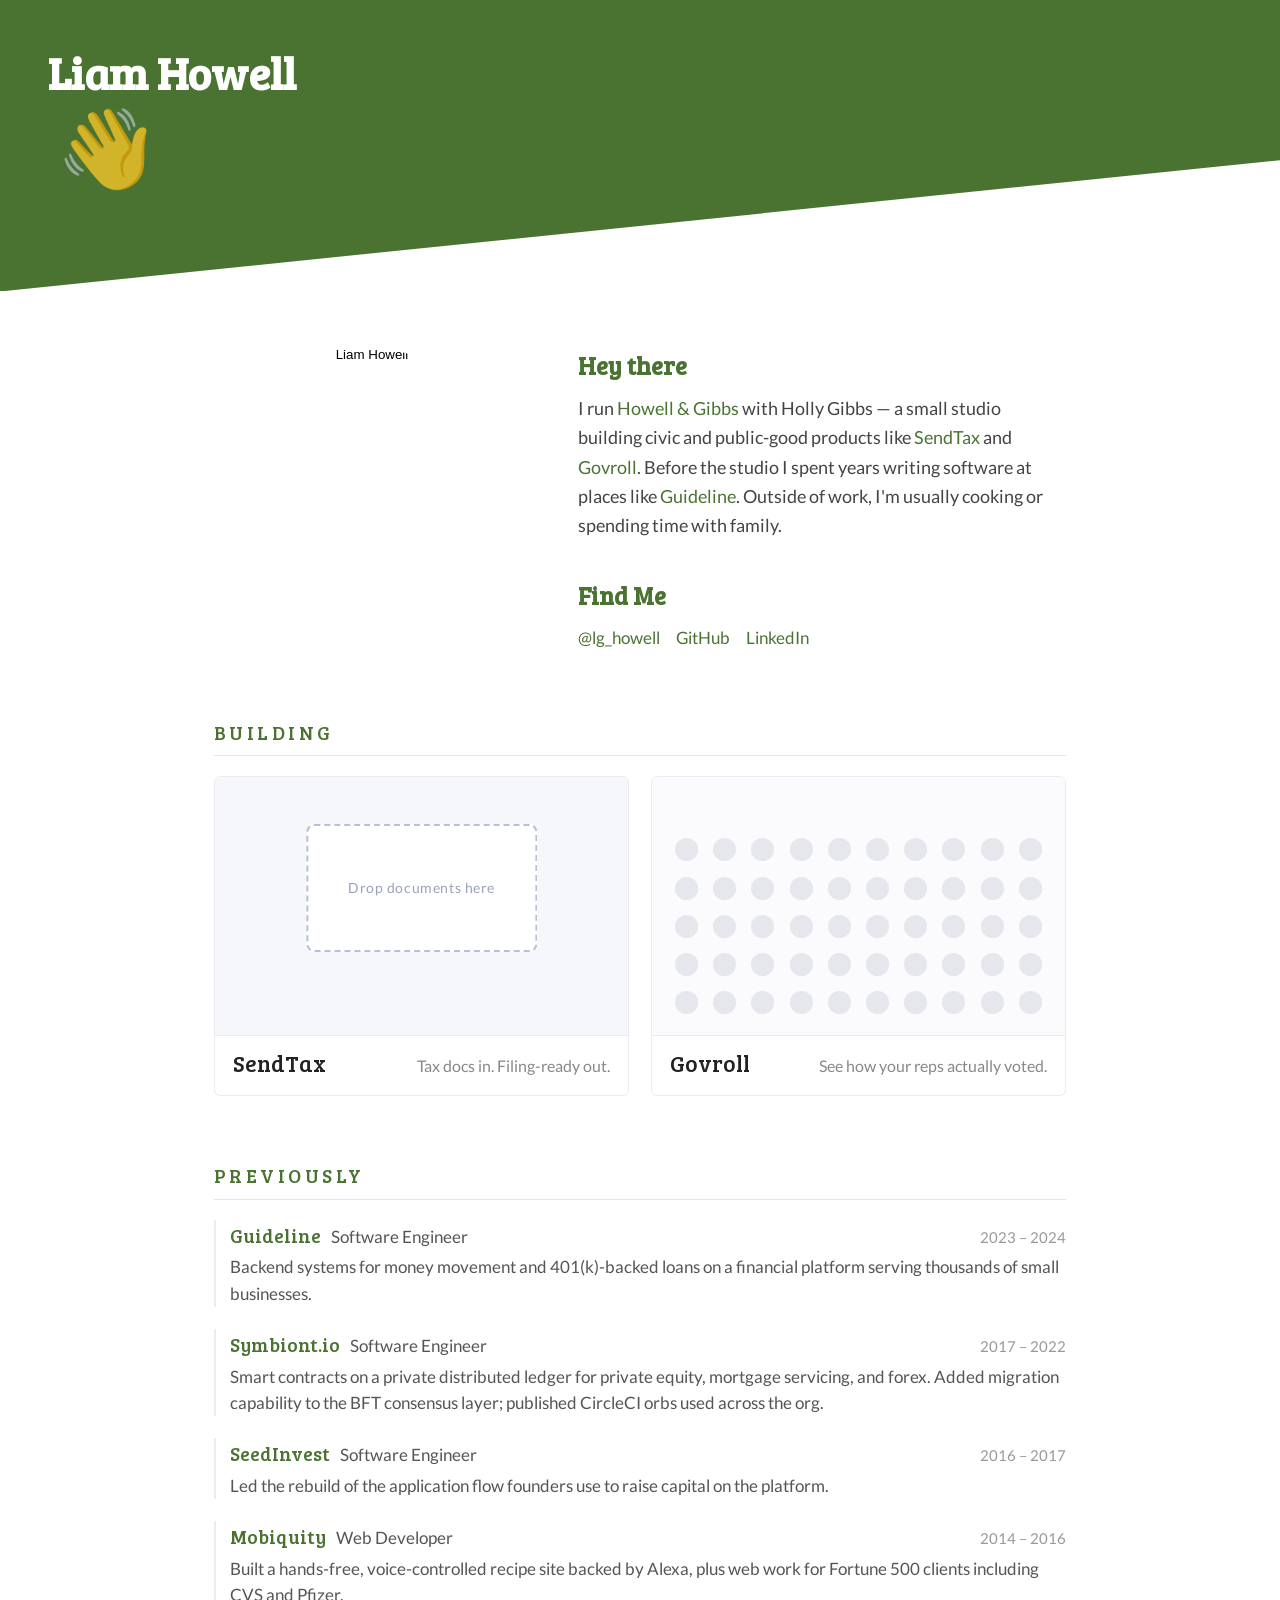
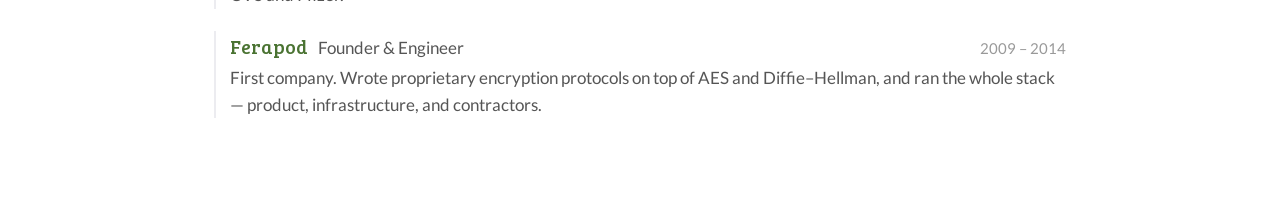
==== index.html @ e41b21cf "Deploy: capone: the scene responders' cars are bodies of their own; a man never becomes his motorcar" ====
<!doctype html>
<html lang="en">
    <head>
        <title>Liam Howell | Howell &amp; Gibbs</title>
        <meta charset="utf-8">
        <meta http-equiv="X-UA-Compatible" content="IE=edge">
        <meta name="viewport" content="width=device-width, initial-scale=1.0">
        <meta name="description" content="Software engineer and co-founder of Howell &amp; Gibbs, a studio building civic and public-good products.">
        <meta name="author" content="Liam Howell">

        <link rel="apple-touch-icon" sizes="57x57" href="images/apple-touch-icon-57x57.png">
        <link rel="apple-touch-icon" sizes="60x60" href="images/apple-touch-icon-60x60.png">
        <link rel="apple-touch-icon" sizes="72x72" href="images/apple-touch-icon-72x72.png">
        <link rel="apple-touch-icon" sizes="76x76" href="images/apple-touch-icon-76x76.png">
        <link rel="apple-touch-icon" sizes="114x114" href="images/apple-touch-icon-114x114.png">
        <link rel="apple-touch-icon" sizes="120x120" href="images/apple-touch-icon-120x120.png">
        <link rel="apple-touch-icon" sizes="144x144" href="images/apple-touch-icon-144x144.png">
        <link rel="apple-touch-icon" sizes="152x152" href="images/apple-touch-icon-152x152.png">
        <link rel="apple-touch-icon" sizes="180x180" href="images/apple-touch-icon-180x180.png">
        <link rel="icon" type="image/png" href="images/favicon-16x16.png" sizes="16x16">
        <link rel="icon" type="image/png" href="images/favicon-32x32.png" sizes="32x32">
        <link rel="icon" type="image/png" href="images/favicon-96x96.png" sizes="96x96">
        <link rel="icon" type="image/png" href="images/favicon-160x160.png" sizes="160x160">
        <link rel="icon" type="image/png" href="images/favicon-192x192.png" sizes="192x192">

        <link href="css/fonts.css?v=1bbb594" rel="stylesheet" type="text/css">
        <link href="css/main.css?v=1bbb594" rel="stylesheet" type="text/css">
    </head>
    <body>
<!--
 Hey friend! Enjoy picking apart the source: https://github.com/liamitus/liamhowell.com
-->
        <!-- Everything the visitor sees first lives on this "sheet". High-five
             the wave and a corner peels back; click it and the whole sheet
             peels away to reveal the arcade behind it. -->
        <div class="page-sheet" id="page-sheet">
        <header id="header-accent" class="header-accent noselect clickable">
            <div class="header-inner">
                <h1 class="name">Liam Howell</h1>
                <button type="button" class="title wave" id="wave-emoji" aria-label="High-five me">
                    <span class="wave-glyph-wrap" aria-hidden="true"><span class="wave-glyph">👋</span></span>
                </button>
            </div>
        </header>

        <main class="content">
            <div class="intro">
                <div class="photo">
                    <button type="button" class="photo-trigger" id="photo-trigger" aria-label="View larger photo of Liam">
                        <img src="images/liam.jpg" alt="Liam Howell" width="300">
                    </button>
                </div>

                <div class="bio">
                    <section class="about">
                        <h2>Hey there</h2>
                        <p>
                            I run <a href="https://howellandgibbs.com">Howell &amp; Gibbs</a>
                            with Holly Gibbs &mdash; a small studio building civic and
                            public-good products like <a href="https://send.tax">SendTax</a>
                            and <a href="https://govroll.com">Govroll</a>. Before the
                            studio I spent years writing software at places like
                            <a href="https://guideline.com">Guideline</a>.
                            Outside of work, I'm usually cooking or spending time with family.
                        </p>
                    </section>

                    <section class="links">
                        <h2>Find Me</h2>
                        <ul>
                            <li><a href="https://x.com/lg_howell">@lg_howell</a></li>
                            <li><a href="https://github.com/liamitus">GitHub</a></li>
                            <li><a href="https://www.linkedin.com/in/liamhowell/">LinkedIn</a></li>
                        </ul>
                    </section>
                </div>
            </div>

            <section class="projects">
                <h2 class="section-heading">Building</h2>
                <div class="project-grid">
                    <a class="project-card project-card--anim" href="https://send.tax" aria-label="SendTax — tax document intake (opens in new tab)" target="_blank" rel="noopener">
                        <div class="project-stage" id="sendtax-stage" aria-hidden="true">
                            <div class="st-dropzone" data-st="dropzone">
                                <div class="st-dz-label">Drop documents here</div>
                            </div>
                            <div class="st-doc" data-st="doc">
                                <div class="st-doc-stripe"></div>
                                <div class="st-doc-stripe"></div>
                                <div class="st-doc-stripe"></div>
                                <div class="st-scan" data-st="scan"></div>
                            </div>
                            <div class="st-badge" data-st="badge">
                                <span class="st-badge-dot"></span>W-2 detected
                            </div>
                            <ul class="st-checklist" data-st="checklist">
                                <li data-st-item><span class="st-check"></span><span class="st-label">W-2</span></li>
                                <li data-st-item><span class="st-check"></span><span class="st-label">1099-INT</span></li>
                                <li data-st-item><span class="st-check"></span><span class="st-label">1095-A</span></li>
                            </ul>
                        </div>
                        <div class="project-foot">
                            <span class="project-name">SendTax</span>
                            <span class="project-tag">Tax docs in. Filing-ready out.</span>
                        </div>
                    </a>

                    <a class="project-card project-card--anim" href="https://govroll.com" aria-label="Govroll — civic transparency for legislation (opens in new tab)" target="_blank" rel="noopener">
                        <div class="project-stage" id="govroll-stage" aria-hidden="true">
                            <div class="gr-bill" data-gr="bill">
                                <span class="gr-bill-id" data-gr="bill-id">H.R. 4242</span>
                                <span class="gr-bill-title" data-gr="bill-title">Clean Energy Innovation Act</span>
                            </div>
                            <div class="gr-grid" data-gr="grid"></div>
                            <div class="gr-tally">
                                <span class="gr-yea"><span class="gr-dot gr-dot--yea"></span>Yea <b data-gr="yea">0</b></span>
                                <span class="gr-nay"><span class="gr-dot gr-dot--nay"></span>Nay <b data-gr="nay">0</b></span>
                            </div>
                            <div class="gr-result" data-gr="result"></div>
                        </div>
                        <div class="project-foot">
                            <span class="project-name">Govroll</span>
                            <span class="project-tag">See how your reps actually voted.</span>
                        </div>
                    </a>
                </div>
            </section>

            <section class="prior-work">
                <h2 class="section-heading">Previously</h2>
                <ul class="prior-list">
                    <li class="prior-item">
                        <div class="prior-line">
                            <span class="prior-company">Guideline</span>
                            <span class="prior-role">Software Engineer</span>
                            <span class="prior-years">2023 &ndash; 2024</span>
                        </div>
                        <p class="prior-blurb">
                            Backend systems for money movement and 401(k)-backed loans on a
                            financial platform serving thousands of small businesses.
                        </p>
                    </li>
                    <li class="prior-item">
                        <div class="prior-line">
                            <span class="prior-company">Symbiont.io</span>
                            <span class="prior-role">Software Engineer</span>
                            <span class="prior-years">2017 &ndash; 2022</span>
                        </div>
                        <p class="prior-blurb">
                            Smart contracts on a private distributed ledger for private equity,
                            mortgage servicing, and forex. Added migration capability to the BFT
                            consensus layer; published CircleCI orbs used across the org.
                        </p>
                    </li>
                    <li class="prior-item">
                        <div class="prior-line">
                            <span class="prior-company">SeedInvest</span>
                            <span class="prior-role">Software Engineer</span>
                            <span class="prior-years">2016 &ndash; 2017</span>
                        </div>
                        <p class="prior-blurb">
                            Led the rebuild of the application flow founders use to raise capital
                            on the platform.
                        </p>
                    </li>
                    <li class="prior-item">
                        <div class="prior-line">
                            <span class="prior-company">Mobiquity</span>
                            <span class="prior-role">Web Developer</span>
                            <span class="prior-years">2014 &ndash; 2016</span>
                        </div>
                        <p class="prior-blurb">
                            Built a hands-free, voice-controlled recipe site backed by Alexa, plus
                            web work for Fortune 500 clients including CVS and Pfizer.
                        </p>
                    </li>
                    <li class="prior-item">
                        <div class="prior-line">
                            <span class="prior-company">Ferapod</span>
                            <span class="prior-role">Founder &amp; Engineer</span>
                            <span class="prior-years">2009 &ndash; 2014</span>
                        </div>
                        <p class="prior-blurb">
                            First company. Wrote proprietary encryption protocols on top of AES
                            and Diffie&ndash;Hellman, and ran the whole stack &mdash; product,
                            infrastructure, and contractors.
                        </p>
                    </li>
                </ul>
            </section>
        </main>
        </div><!-- /.page-sheet -->

        <!-- The hidden arcade, sitting "behind" the page sheet. Kept inert
             until the sheet peels away so it isn't focusable or announced. -->
        <section class="games-room" id="games-room" aria-label="Hidden arcade" aria-hidden="true" inert>
            <div class="room-inner">
                <button type="button" class="room-back" id="room-back">
                    <span aria-hidden="true">&larr;</span> Back to the page
                </button>
                <header class="room-head">
                    <span class="room-kicker">You found the back room</span>
                    <h2 class="room-title">Arcade</h2>
                    <p class="room-sub">Little games I build to mess around. More to come.</p>
                </header>
                <!-- Newest first. "Make your own game!" is a call to action, not a game,
                     so it stays pinned at the end of the grid. -->
                <div class="room-grid">
                    <a class="game-card" href="/games/capone/">
                        <div class="game-thumb game-thumb--capone" aria-hidden="true">
                            <span class="game-thumb-glyph">🎩</span>
                        </div>
                        <span class="game-badge">⌨ Desktop only</span>
                        <div class="game-meta">
                            <span class="game-name">Capone</span>
                            <span class="game-tag">Take Chicago one block at a time.</span>
                        </div>
                    </a>
                    <a class="game-card" href="https://doyouevenknowme.com" target="_blank" rel="noopener">
                        <div class="game-thumb game-thumb--dyekm" aria-hidden="true">
                            <span class="game-thumb-glyph">💞</span>
                        </div>
                        <div class="game-meta">
                            <span class="game-name">Do You Even Know Me</span>
                            <span class="game-tag">A daily 2-minute question for couples. Find out how well you really read each other.</span>
                        </div>
                    </a>
                    <a class="game-card" href="/games/managing-up/">
                        <div class="game-thumb game-thumb--managing" aria-hidden="true">
                            <span class="game-thumb-glyph">📈</span>
                        </div>
                        <div class="game-meta">
                            <span class="game-name">Managing Up</span>
                            <span class="game-tag">Climb the org chart one bad decision at a time.</span>
                        </div>
                    </a>
                    <a class="game-card" href="/games/mostly/">
                        <div class="game-thumb game-thumb--mostly" aria-hidden="true">
                            <span class="game-thumb-glyph">📊</span>
                        </div>
                        <div class="game-meta">
                            <span class="game-name">Mostly</span>
                            <span class="game-tag">Guess what everyone else said.</span>
                        </div>
                    </a>
                    <a class="game-card" href="/frostline/">
                        <div class="game-thumb game-thumb--frostline" aria-hidden="true">
                            <span class="game-thumb-glyph">❄</span>
                        </div>
                        <span class="game-badge">⌨ Desktop only</span>
                        <div class="game-meta">
                            <span class="game-name">Frostline</span>
                            <span class="game-tag">Build the warm line. Survive the storm.</span>
                        </div>
                    </a>
                    <a class="game-card" href="/games/make-your-own/">
                        <div class="game-thumb game-thumb--make" aria-hidden="true">
                            <span class="game-thumb-glyph">🛠️</span>
                        </div>
                        <div class="game-meta">
                            <span class="game-name">Make your own game!</span>
                            <span class="game-tag">Steal my engine. Describe a game to an AI. Ship it this weekend.</span>
                        </div>
                    </a>
                </div>
            </div>
        </section>

        <!-- The peeled-back corner. Hidden until the first high-five. -->
        <button type="button" class="page-peel" id="page-peel" aria-label="Peek behind the page — open the hidden arcade" hidden>
            <span class="peel-reveal" aria-hidden="true"></span>
            <span class="peel-flap" aria-hidden="true"></span>
            <span class="peel-hint" aria-hidden="true">peek&nbsp;&rarr;</span>
        </button>

        <div class="photo-modal" id="photo-modal" hidden role="dialog" aria-modal="true" aria-label="Photo of Liam">
            <button type="button" class="photo-modal-close" id="photo-modal-close" aria-label="Close">&times;</button>
            <img src="images/liam.jpg" alt="Liam Howell" class="photo-modal-img">
        </div>

        <script src="js/main.js?v=1bbb594"></script>
        <script src="js/sendtax-demo.js?v=1bbb594"></script>
        <script src="js/govroll-demo.js?v=1bbb594"></script>
        <script src="js/peel-curl.js?v=1bbb594"></script>
        <script src="js/arcade.js?v=1bbb594"></script>
    </body>
</html>
---- css/fonts.css ----
/* latin-ext */
@font-face {
  font-family: 'Bree Serif';
  font-style: normal;
  font-weight: 400;
  src: local('Bree Serif'), local('BreeSerif-Regular'), url(../fonts/latin_ext_bree_serif.woff2) format('woff2');
  unicode-range: U+0100-024F, U+1E00-1EFF, U+20A0-20AB, U+20AD-20CF, U+2C60-2C7F, U+A720-A7FF;
}
/* latin */
@font-face {
  font-family: 'Bree Serif';
  font-style: normal;
  font-weight: 400;
  src: local('Bree Serif'), local('BreeSerif-Regular'), url(../fonts/latin_bree_serif.woff2) format('woff2');
  unicode-range: U+0000-00FF, U+0131, U+0152-0153, U+02C6, U+02DA, U+02DC, U+2000-206F, U+2074, U+20AC, U+2212, U+2215, U+E0FF, U+EFFD, U+F000;
}
/* latin-ext */
@font-face {
  font-family: 'Lato';
  font-style: normal;
  font-weight: 400;
  src: local('Lato Regular'), local('Lato-Regular'), url(../fonts/latin_ext_lato.woff2) format('woff2');
  unicode-range: U+0100-024F, U+1E00-1EFF, U+20A0-20AB, U+20AD-20CF, U+2C60-2C7F, U+A720-A7FF;
}
/* latin */
@font-face {
  font-family: 'Lato';
  font-style: normal;
  font-weight: 400;
  src: local('Lato Regular'), local('Lato-Regular'), url(../fonts/latin_lato.woff2) format('woff2');
  unicode-range: U+0000-00FF, U+0131, U+0152-0153, U+02C6, U+02DA, U+02DC, U+2000-206F, U+2074, U+20AC, U+2212, U+2215, U+E0FF, U+EFFD, U+F000;
}
---- css/main.css ----
/* ========================================
   liamhowell.com
   ======================================== */

:root {
    --navy: #17334a;
    --terracotta: #9c5038;
    --forest: #4a7332;
    --slate: #3e5f82;
    --gray: #575766;
    --teal: #2b6585;
    --plum: #7a4b6a;
    --olive: #6b5d2e;
    --accent: var(--navy);
}

/* Reset */
*, *::before, *::after {
    margin: 0;
    padding: 0;
    box-sizing: border-box;
}

html, body {
    width: 100%;
    min-height: 100%;
    font-family: 'Lato', sans-serif;
    color: #333;
}

a {
    color: var(--accent);
    text-decoration: none;
    border-bottom: 1px solid transparent;
    transition: color 0.5s ease, border-color 0.5s ease;
}
a:hover {
    border-bottom-color: var(--accent);
}

.noselect {
    -webkit-user-select: none;
    user-select: none;
}

.clickable {
    cursor: pointer;
}

/* ========================================
   Header accent band
   ======================================== */
.header-accent {
    position: relative;
    background: var(--accent);
    color: white;
    padding: 40px 35px 80px;
    clip-path: polygon(0 0, 100% 0, 100% 65%, 0 100%);
    transition: background 0.5s ease;
}

.header-inner {
    font-family: 'Bree Serif', serif;
}

.header-accent .name {
    font-size: 2.2em;
    line-height: 1.1;
}

.header-accent .title {
    font-size: 1.2em;
    font-weight: normal;
    opacity: 0.75;
    margin-top: 4px;
}

.header-accent .wave {
    position: relative;
    display: inline-block;
    margin-top: 10px;
    padding: 4px 10px;
    background: transparent;
    border: 0;
    cursor: grab;
    color: inherit;
    font: inherit;
    line-height: 1;
    -webkit-tap-highlight-color: transparent;
}

.header-accent .wave:focus-visible {
    outline: 2px solid rgba(255, 255, 255, 0.6);
    outline-offset: 2px;
    border-radius: 6px;
}

/* Two nested spans so the wave (outer) and the high-five (inner) live on
   different elements. Their transforms compose multiplicatively via the
   DOM tree, so when the high-five starts and ends at the identity
   transform, the visible rotation at those moments is exactly whatever
   the wave is doing — no snap at either boundary. Both need identical
   box geometry so transform-origin: 50% 90% lands on the same physical
   pixel. */
.wave-glyph-wrap {
    display: inline-block;
    line-height: 1;
    transform-origin: 50% 90%;
    animation: wave-hand 20s ease-in-out 0.6s infinite;
    will-change: transform;
}

.wave-glyph {
    display: inline-block;
    font-size: 2.8em;
    line-height: 1;
    transform-origin: 50% 90%;
    font-family: 'Apple Color Emoji', 'Segoe UI Emoji', 'Noto Color Emoji', sans-serif;
    will-change: transform;
}

/* The wave gesture is compressed into the first ~8% (~1.6s) so the motion
   stays crisp, then the hand rests for the remainder — one wave roughly
   every 20s instead of every 6s. */
@keyframes wave-hand {
    0%    { transform: rotate(0deg); }
    1.2%  { transform: rotate(-14deg); }
    2.7%  { transform: rotate(12deg); }
    3.9%  { transform: rotate(-10deg); }
    5.4%  { transform: rotate(10deg); }
    6.6%  { transform: rotate(-6deg); }
    8%    { transform: rotate(0deg); }
    100%  { transform: rotate(0deg); }
}

/* Ripple (drawn as a pseudo-element on the button) */
.wave::after {
    content: '';
    position: absolute;
    left: 50%;
    top: 50%;
    width: 20px;
    height: 20px;
    border-radius: 50%;
    border: 2px solid rgba(255, 255, 255, 0.85);
    transform: translate(-50%, -50%) scale(0.4);
    opacity: 0;
    pointer-events: none;
}

/* Sparks (small particles, built via multiple box-shadows on ::before) */
.wave::before {
    content: '';
    position: absolute;
    left: 50%;
    top: 50%;
    width: 4px;
    height: 4px;
    border-radius: 50%;
    background: #ffdd55;
    transform: translate(-50%, -50%);
    opacity: 0;
    pointer-events: none;
    box-shadow:
        0 -28px 0 0 #ffdd55,
         24px -14px 0 0 #ff9aa2,
         24px  14px 0 0 #c9ff46,
         0  28px 0 0 #fff1a8,
        -24px  14px 0 0 #ffffff,
        -24px -14px 0 0 #8ee3c8;
}

.wave.is-high-five .wave-glyph {
    animation: wave-high-five 0.55s cubic-bezier(0.34, 1.56, 0.64, 1);
}

.wave.is-high-five::after {
    animation: wave-ripple 0.55s ease-out;
}

.wave.is-high-five::before {
    animation: wave-spark 0.6s ease-out;
}

@keyframes wave-high-five {
    0%   { transform: rotate(0deg)    scale(1);    }
    18%  { transform: rotate(-22deg)  scale(1.08); }
    38%  { transform: rotate(16deg)   scale(1.4);  }
    60%  { transform: rotate(-4deg)   scale(0.95); }
    100% { transform: rotate(0deg)    scale(1);    }
}

@keyframes wave-ripple {
    0%   { transform: translate(-50%, -50%) scale(0.4); opacity: 0.9; border-width: 3px; }
    100% { transform: translate(-50%, -50%) scale(3.2); opacity: 0;   border-width: 1px; }
}

@keyframes wave-spark {
    0%   { opacity: 0;   transform: translate(-50%, -50%) scale(0.2); }
    25%  { opacity: 1; }
    100% { opacity: 0;   transform: translate(-50%, -50%) scale(1.6); }
}

@media (prefers-reduced-motion: reduce) {
    .wave-glyph-wrap,
    .wave-glyph { animation: none; }
    .wave.is-high-five .wave-glyph,
    .wave.is-high-five::after,
    .wave.is-high-five::before { animation: none; }
}

@media (prefers-reduced-motion: reduce) {
    .wave { animation: none; }
}

/* ========================================
   Main content
   ======================================== */
.content {
    position: relative;
    max-width: 900px;
    margin: 0 auto;
    padding: 40px 24px 80px;
    font-size: 1.15em;
    line-height: 1.6;
}

.intro {
    display: flex;
    flex-direction: column;
    align-items: center;
}

.photo {
    margin-bottom: 40px;
}

.photo-trigger {
    appearance: none;
    background: none;
    border: 0;
    padding: 0;
    margin: 0;
    cursor: zoom-in;
    border-radius: 50%;
    display: block;
    transition: transform 0.18s ease, box-shadow 0.18s ease;
}

.photo-trigger:hover,
.photo-trigger:focus-visible {
    transform: scale(1.02);
    box-shadow: 0 8px 28px rgba(23, 51, 74, 0.18);
    outline: none;
}

.photo img {
    display: block;
    width: 220px;
    height: auto;
    border-radius: 50%;
    object-fit: cover;
    aspect-ratio: 1;
}

.photo-modal {
    position: fixed;
    inset: 0;
    background: rgba(10, 14, 20, 0.88);
    display: flex;
    align-items: center;
    justify-content: center;
    z-index: 1000;
    padding: 24px;
    animation: photo-modal-in 0.18s ease-out;
}

.photo-modal[hidden] {
    display: none;
}

.photo-modal-img {
    max-width: min(92vw, 1200px);
    max-height: 92vh;
    height: auto;
    width: auto;
    border-radius: 4px;
    box-shadow: 0 20px 60px rgba(0, 0, 0, 0.5);
    cursor: zoom-out;
    animation: photo-modal-img-in 0.22s cubic-bezier(0.2, 0.8, 0.2, 1);
}

.photo-modal-close {
    position: absolute;
    top: 16px;
    right: 20px;
    appearance: none;
    background: rgba(255, 255, 255, 0.1);
    color: #fff;
    border: 0;
    width: 40px;
    height: 40px;
    border-radius: 50%;
    font-size: 28px;
    line-height: 1;
    cursor: pointer;
    transition: background 0.15s ease;
}

.photo-modal-close:hover,
.photo-modal-close:focus-visible {
    background: rgba(255, 255, 255, 0.22);
    outline: none;
}

@keyframes photo-modal-in {
    from { opacity: 0; }
    to   { opacity: 1; }
}

@keyframes photo-modal-img-in {
    from { opacity: 0; transform: scale(0.96); }
    to   { opacity: 1; transform: scale(1); }
}

@media (prefers-reduced-motion: reduce) {
    .photo-modal,
    .photo-modal-img,
    .photo-trigger {
        animation: none;
        transition: none;
    }
}

.bio {
    width: 100%;
    max-width: 540px;
}

.about {
    margin-bottom: 36px;
}

.about h2, .links h2 {
    font-family: 'Bree Serif', serif;
    font-size: 1.3em;
    margin-bottom: 8px;
    color: var(--accent);
    transition: color 0.5s ease;
}

.about p {
    color: #444;
}

.links ul {
    list-style: none;
    display: flex;
    flex-wrap: wrap;
    gap: 16px;
}

.links a {
    font-size: 0.95em;
}

/* ========================================
   Section heading (shared by Building / Previously)
   ======================================== */
.section-heading {
    font-family: 'Bree Serif', serif;
    font-size: 1.05em;
    font-weight: normal;
    text-transform: uppercase;
    letter-spacing: 0.18em;
    color: var(--accent);
    margin-bottom: 20px;
    padding-bottom: 8px;
    border-bottom: 1px solid #e6e6ea;
    transition: color 0.5s ease;
}

/* ========================================
   Building (project cards with animations)
   ======================================== */
.projects {
    margin-top: 64px;
}

.project-grid {
    display: grid;
    grid-template-columns: 1fr;
    gap: 22px;
}

.project-card {
    display: flex;
    flex-direction: column;
    background: #fff;
    border: 1px solid #ececf0;
    border-radius: 6px;
    overflow: hidden;
    text-decoration: none;
    color: inherit;
    transition: box-shadow 0.2s ease, transform 0.2s ease, border-color 0.2s ease;
}

.project-card:hover {
    box-shadow: 0 10px 30px rgba(20, 20, 30, 0.08);
    transform: translateY(-2px);
    border-color: #dadae3;
    border-bottom-color: var(--accent);
}

.project-card:hover .project-name {
    color: var(--accent);
}

.project-stage {
    position: relative;
    width: 100%;
    aspect-ratio: 16 / 10;
    background: #f6f7fa;
    overflow: hidden;
    border-bottom: 1px solid #ececf0;
}

/* When a card demo is paused (mouse-out), freeze any in-flight CSS keyframe
   animation in place so it resumes from the same frame. The JS pauses its own
   step clock; this covers the scan-sweep keyframe. */
.project-stage.is-demo-paused,
.project-stage.is-demo-paused * {
    animation-play-state: paused !important;
}

.project-foot {
    display: flex;
    align-items: baseline;
    justify-content: space-between;
    flex-wrap: wrap;
    gap: 6px 14px;
    padding: 14px 18px 16px;
}

.project-name {
    font-family: 'Bree Serif', serif;
    font-size: 1.25em;
    line-height: 1.1;
    color: #222;
    transition: color 0.2s ease;
}

.project-tag {
    font-size: 0.85em;
    color: #888;
}

/* ----- SendTax animation ----- */
#sendtax-stage {
    --st-blue: #4456ff;
    --st-pop: #c9ff46;
    --st-ink: #051047;
    --st-mist: #eef1fb;
}

.st-dropzone {
    position: absolute;
    left: 50%;
    top: 18%;
    transform: translateX(-50%);
    width: 56%;
    height: 50%;
    border: 2px dashed #b9bfd8;
    border-radius: 8px;
    background: #fff;
    display: flex;
    align-items: center;
    justify-content: center;
    overflow: hidden;
    transition: border-color 0.3s ease, background 0.3s ease;
}

.st-dz-label {
    font-size: 0.78em;
    color: #9aa1bc;
    letter-spacing: 0.04em;
    transition: opacity 0.3s ease;
}

#sendtax-stage.st-state-drop .st-dropzone,
#sendtax-stage.st-state-scan .st-dropzone,
#sendtax-stage.st-state-classified .st-dropzone {
    border-color: var(--st-blue);
    background: #f4f6ff;
}

#sendtax-stage.st-state-drop .st-dz-label,
#sendtax-stage.st-state-scan .st-dz-label,
#sendtax-stage.st-state-classified .st-dz-label {
    opacity: 0;
}

.st-doc {
    position: absolute;
    left: 50%;
    top: -32%;
    transform: translate(-50%, 0) rotate(-6deg);
    width: 28%;
    aspect-ratio: 3 / 4;
    background: #fff;
    border: 1px solid #d4d8ea;
    border-radius: 4px;
    box-shadow: 0 6px 18px rgba(20, 30, 70, 0.08);
    /* padding % resolves against the STAGE's width (the containing block),
       not the doc's own width, so these have to stay small — otherwise the
       sides eat nearly the whole doc and the stripes collapse to squares. */
    padding: 10% 3% 0;
    display: flex;
    flex-direction: column;
    gap: 5%;
    opacity: 0;
    transition: top 0.9s cubic-bezier(0.4, 0.05, 0.2, 1),
                transform 0.9s cubic-bezier(0.4, 0.05, 0.2, 1),
                opacity 0.5s ease;
}

.st-doc-stripe {
    height: 4%;
    background: #e3e7f3;
    border-radius: 2px;
}

.st-doc-stripe:nth-child(2) { width: 80%; }
.st-doc-stripe:nth-child(3) { width: 60%; }

#sendtax-stage.st-state-drop .st-doc,
#sendtax-stage.st-state-scan .st-doc,
#sendtax-stage.st-state-classified .st-doc {
    opacity: 1;
    top: 24%;
    transform: translate(-50%, 0) rotate(0deg);
}

#sendtax-stage.st-state-listing .st-doc,
#sendtax-stage.st-state-done .st-doc {
    opacity: 0;
    transform: translate(-50%, -10px) rotate(0deg);
    transition: opacity 0.3s ease, transform 0.3s ease;
}

#sendtax-stage.st-state-listing .st-dropzone,
#sendtax-stage.st-state-done .st-dropzone {
    opacity: 0;
    transition: opacity 0.3s ease;
}

.st-scan {
    position: absolute;
    left: 0;
    right: 0;
    top: 0;
    height: 3px;
    background: var(--st-pop);
    box-shadow: 0 0 12px var(--st-pop), 0 0 24px rgba(201, 255, 70, 0.4);
    opacity: 0;
}

#sendtax-stage.st-state-scan .st-scan {
    animation: st-scan-sweep 1.2s ease-in-out forwards;
}

@keyframes st-scan-sweep {
    0%   { top: 0;                   opacity: 0; }
    10%  {                            opacity: 1; }
    90%  {                            opacity: 1; }
    100% { top: calc(100% - 3px);    opacity: 0; }
}

.st-badge {
    position: absolute;
    left: 50%;
    top: 10%;
    transform: translateX(-50%) scale(0.6);
    background: var(--st-ink);
    color: #fff;
    font-size: 0.78em;
    font-weight: 600;
    padding: 5px 11px;
    border-radius: 999px;
    display: inline-flex;
    align-items: center;
    gap: 6px;
    opacity: 0;
    transition: transform 0.35s cubic-bezier(0.34, 1.56, 0.64, 1), opacity 0.25s ease;
}

.st-badge-dot {
    width: 6px;
    height: 6px;
    border-radius: 50%;
    background: var(--st-pop);
    box-shadow: 0 0 6px var(--st-pop);
}

#sendtax-stage.st-state-classified .st-badge {
    opacity: 1;
    transform: translateX(-50%) scale(1);
}

#sendtax-stage.st-state-listing .st-badge,
#sendtax-stage.st-state-done .st-badge {
    opacity: 0;
}

.st-checklist {
    position: absolute;
    left: 50%;
    top: 50%;
    transform: translate(-50%, -50%);
    list-style: none;
    width: 64%;
    display: flex;
    flex-direction: column;
    gap: 10px;
    opacity: 0;
    transition: opacity 0.35s ease;
    pointer-events: none;
}

.st-checklist li {
    display: flex;
    align-items: center;
    gap: 12px;
    background: #fff;
    border: 1px solid #e3e7f3;
    border-radius: 6px;
    padding: 9px 14px;
    font-size: 0.88em;
    color: #444;
    transform: translateX(-12px);
    opacity: 0;
    transition: transform 0.35s ease, opacity 0.35s ease, border-color 0.3s ease;
}

#sendtax-stage.st-state-listing .st-checklist,
#sendtax-stage.st-state-done .st-checklist {
    opacity: 1;
}

#sendtax-stage.st-state-listing .st-checklist li,
#sendtax-stage.st-state-done .st-checklist li {
    transform: translateX(0);
    opacity: 1;
}

#sendtax-stage.st-state-listing .st-checklist li:nth-child(1) { transition-delay: 0s; }
#sendtax-stage.st-state-listing .st-checklist li:nth-child(2) { transition-delay: 0.08s; }
#sendtax-stage.st-state-listing .st-checklist li:nth-child(3) { transition-delay: 0.16s; }

.st-check {
    width: 16px;
    height: 16px;
    border-radius: 4px;
    border: 1.5px solid #c8cee0;
    background: #fff;
    flex-shrink: 0;
    position: relative;
    transition: background 0.25s ease, border-color 0.25s ease;
}

.st-check::after {
    content: '';
    position: absolute;
    left: 4px;
    top: 1px;
    width: 5px;
    height: 9px;
    border: solid #fff;
    border-width: 0 2px 2px 0;
    transform: rotate(45deg) scale(0);
    transform-origin: center;
    transition: transform 0.2s cubic-bezier(0.34, 1.56, 0.64, 1);
}

.st-checklist li.is-checked .st-check {
    background: var(--st-blue);
    border-color: var(--st-blue);
}

.st-checklist li.is-checked .st-check::after {
    transform: rotate(45deg) scale(1);
}

.st-checklist li.is-checked {
    border-color: #cfd6f0;
}

/* ----- Govroll animation ----- */
#govroll-stage {
    --gr-yea: #2f9e5f;
    --gr-nay: #c4453a;
    --gr-ink: #1a2433;
    --gr-muted: #cfd3dd;
    background: #fbfbfd;
    padding: 14px 16px;
    display: flex;
    flex-direction: column;
    gap: 10px;
}

.gr-bill {
    display: flex;
    align-items: baseline;
    gap: 10px;
    flex-wrap: wrap;
    transform: translateY(-8px);
    opacity: 0;
    transition: opacity 0.4s ease, transform 0.4s ease;
}

#govroll-stage.gr-state-bill .gr-bill,
#govroll-stage.gr-state-voting .gr-bill,
#govroll-stage.gr-state-done .gr-bill {
    opacity: 1;
    transform: translateY(0);
}

.gr-bill-id {
    font-family: 'Bree Serif', serif;
    color: var(--gr-ink);
    font-size: 0.95em;
}

.gr-bill-title {
    font-size: 0.82em;
    color: #6a7180;
    line-height: 1.2;
}

.gr-grid {
    flex: 1;
    display: grid;
    grid-template-columns: repeat(10, 1fr);
    grid-auto-rows: 1fr;
    gap: 5px;
    align-content: center;
    padding: 4px 2px;
}

.gr-cell {
    aspect-ratio: 1;
    border-radius: 50%;
    background: var(--gr-muted);
    transform: scale(0.7);
    opacity: 0.5;
    transition: background 0.25s ease, transform 0.3s cubic-bezier(0.34, 1.56, 0.64, 1), opacity 0.25s ease;
}

#govroll-stage.gr-state-voting .gr-cell,
#govroll-stage.gr-state-done .gr-cell {
    transform: scale(1);
    opacity: 1;
}

.gr-cell.is-yea { background: var(--gr-yea); }
.gr-cell.is-nay { background: var(--gr-nay); }

.gr-tally {
    display: flex;
    justify-content: space-between;
    font-size: 0.82em;
    color: #6a7180;
    font-variant-numeric: tabular-nums;
    padding: 0 2px;
}

.gr-tally b {
    color: var(--gr-ink);
    margin-left: 4px;
    font-weight: 600;
}

.gr-dot {
    display: inline-block;
    width: 8px;
    height: 8px;
    border-radius: 50%;
    margin-right: 6px;
    vertical-align: -1px;
}

.gr-dot--yea { background: var(--gr-yea); }
.gr-dot--nay { background: var(--gr-nay); }

.gr-result {
    position: absolute;
    left: 50%;
    top: 50%;
    transform: translate(-50%, -50%) scale(0.6) rotate(-8deg);
    font-family: 'Bree Serif', serif;
    font-size: 1.5em;
    font-weight: 700;
    letter-spacing: 0.18em;
    padding: 8px 20px;
    border: 3px solid currentColor;
    border-radius: 6px;
    background: rgba(255, 255, 255, 0.96);
    box-shadow: 0 4px 18px rgba(20, 30, 70, 0.18);
    opacity: 0;
    pointer-events: none;
    transition: opacity 0.25s ease, transform 0.4s cubic-bezier(0.34, 1.56, 0.64, 1);
}

#govroll-stage.gr-state-passed .gr-result { color: var(--gr-yea); }
#govroll-stage.gr-state-failed .gr-result { color: var(--gr-nay); }

#govroll-stage.gr-state-done .gr-result {
    opacity: 0.92;
    transform: translate(-50%, -50%) scale(1) rotate(-8deg);
}

/* ========================================
   Previously (prior work)
   ======================================== */
.prior-work {
    margin-top: 64px;
}

.prior-list {
    list-style: none;
    display: flex;
    flex-direction: column;
    gap: 22px;
}

.prior-item {
    padding-left: 14px;
    border-left: 2px solid #ececf0;
}

.prior-line {
    display: flex;
    align-items: baseline;
    flex-wrap: wrap;
    gap: 10px;
    margin-bottom: 4px;
}

.prior-company {
    font-family: 'Bree Serif', serif;
    font-size: 1.05em;
    color: var(--accent);
    transition: color 0.5s ease;
}

.prior-role {
    font-size: 0.9em;
    color: #555;
}

.prior-years {
    font-size: 0.8em;
    color: #999;
    margin-left: auto;
    font-variant-numeric: tabular-nums;
}

.prior-blurb {
    color: #555;
    font-size: 0.92em;
    line-height: 1.55;
}

/* ========================================
   Hidden arcade — page sheet, peel corner, back room
   ======================================== */

/* The sheet holds the entire front page and sits above the arcade, fully
   occluding it until it peels away. */
.page-sheet {
    position: relative;
    z-index: 2;
    min-height: 100vh;
    background: #fff;
    /* Hinge at the bottom-left — the corner opposite the grabbed top-right
       one — so the sheet peels up and back rather than sliding off. */
    transform-origin: 0% 100%;
    will-change: transform, opacity;
}

.page-sheet.is-peeling {
    /* Per-keyframe timing (below) does the shaping, so keep the overall
       curve linear. */
    animation: page-peel-off 1.15s linear forwards;
    pointer-events: none;
}

.page-sheet.is-restoring {
    animation: page-peel-on 0.6s cubic-bezier(0.22, 0.8, 0.3, 1) forwards;
}

/* A peel, not a drop: the top-right corner lifts toward the viewer, then the
   whole sheet swings open around the bottom-left hinge like a turning page,
   curling away to uncover the arcade behind. */
@keyframes page-peel-off {
    0% {
        transform: perspective(1500px) rotateX(0) rotateY(0) rotateZ(0) translateZ(0);
        opacity: 1;
        animation-timing-function: cubic-bezier(0.3, 0.7, 0.4, 1);
    }
    24% {
        transform: perspective(1500px) rotateX(5deg) rotateY(-14deg) rotateZ(-1deg) translateZ(50px);
        opacity: 1;
        animation-timing-function: cubic-bezier(0.45, 0, 0.7, 0.6);
    }
    62% {
        transform: perspective(1500px) rotateX(10deg) rotateY(-66deg) rotateZ(-2deg) translateZ(70px);
        opacity: 1;
        animation-timing-function: cubic-bezier(0.55, 0, 0.85, 0.5);
    }
    100% {
        transform: perspective(1500px) rotateX(14deg) rotateY(-120deg) rotateZ(-3deg) translateZ(80px);
        opacity: 0;
    }
}

@keyframes page-peel-on {
    0% {
        transform: perspective(1500px) rotateX(14deg) rotateY(-120deg) rotateZ(-3deg) translateZ(80px);
        opacity: 0;
    }
    100% {
        transform: perspective(1500px) rotateX(0) rotateY(0) rotateZ(0) translateZ(0);
        opacity: 1;
    }
}

/* A soft shadow that sweeps in from the lifting top-right corner, faking the
   shading of a curling page as it peels. */
.page-sheet.is-peeling::after {
    content: '';
    position: absolute;
    inset: 0;
    pointer-events: none;
    background: linear-gradient(245deg, rgba(8, 12, 20, 0.34) 0%, rgba(8, 12, 20, 0.06) 40%, rgba(8, 12, 20, 0) 62%);
    opacity: 0;
    animation: peel-shade 1.15s ease-out forwards;
}

@keyframes peel-shade {
    0%   { opacity: 0; }
    30%  { opacity: 1; }
    100% { opacity: 1; }
}

body.arcade-open {
    overflow: hidden;
}

/* Soft-fold peel layers, built and torn down by peel-curl.js. The flat layer
   shows the not-yet-peeled page; the flap folds the cloned corner over the
   crease; the shade reads as the paper's curled-over back. */
.peel-fold-layer {
    position: fixed;
    inset: 0;
    overflow: hidden;
    pointer-events: none;
    z-index: 20;
    background: transparent;
    will-change: mask-image, transform;
}

/* The rolled-up edge of the peeling page. The cross-gradient (a dark underside,
   a bright top highlight, soft shadows at both rims) reads as a paper cylinder;
   the drop shadow grounds it on the page it's lifting from. */
.peel-fold-lip {
    position: fixed;
    left: 0;
    top: 0;
    z-index: 22;
    pointer-events: none;
    border-radius: 999px;
    background: linear-gradient(to bottom,
        rgba(15, 22, 38, 0.28) 0%,
        rgba(15, 22, 38, 0.10) 6%,
        #e9edf3 24%,
        #ffffff 50%,
        #d4dae6 76%,
        #aab2c4 94%,
        rgba(15, 22, 38, 0.22) 100%);
    box-shadow: 0 16px 24px -8px rgba(12, 18, 32, 0.5);
    will-change: left, top, transform;
}

/* ----- The peeled-back corner (top-right dog-ear) ----- */
.page-peel {
    /* Anchored to the top of the page (scrolls away with content), not pinned
       to the window. Body is static, so this resolves to the document. */
    position: absolute;
    right: 0;
    top: 0;
    width: 92px;
    height: 92px;
    margin: 0;
    padding: 0;
    border: 0;
    background: transparent;
    cursor: pointer;
    z-index: 30;
    opacity: 0;
    transform: translate(42%, -42%) scale(0.2);
    transition: transform 0.55s cubic-bezier(0.34, 1.56, 0.64, 1), opacity 0.4s ease;
    -webkit-tap-highlight-color: transparent;
}

.page-peel[hidden] { display: none; }

.page-peel.is-in {
    opacity: 1;
    transform: translate(0, 0) scale(1);
}

/* Once clicked, the corner lifts away with the sheet. */
.page-peel.is-spent {
    opacity: 0;
    transform: translate(60%, -60%) scale(0.6) rotate(-8deg);
    transition: opacity 0.5s ease, transform 0.7s cubic-bezier(0.55, 0.06, 0.32, 1);
    pointer-events: none;
}

/* Dark triangle = the gap the lifted corner reveals (arcade peeking through).
   Top-right corner: the gap is the upper-right triangle. */
.peel-reveal {
    position: absolute;
    inset: 0;
    clip-path: polygon(0 0, 100% 0, 100% 100%);
    background: radial-gradient(135% 135% at 100% 0, #20355a 0%, #0a0f18 72%);
}

/* Pale triangle = the curled-over back of the page (lower-left triangle for a
   top-right dog-ear), casting a crease shadow down toward the page interior. */
.peel-flap {
    position: absolute;
    inset: 0;
    clip-path: polygon(0 0, 100% 100%, 0 100%);
    background: linear-gradient(45deg, #c7cdda 0%, #e9ecf3 46%, #ffffff 78%);
    border-bottom-left-radius: 7px;
    filter: drop-shadow(-4px 4px 7px rgba(13, 20, 34, 0.35));
    transform-origin: 100% 0;
    transition: transform 0.25s ease;
}

.page-peel.is-in .peel-flap {
    animation: peel-flutter 3.2s ease-in-out 0.8s infinite;
}

.page-peel:hover .peel-flap,
.page-peel:focus-visible .peel-flap {
    transform: scale(1.1);
    animation: none;
}

.page-peel.is-spent .peel-flap {
    animation: none;
}

@keyframes peel-flutter {
    0%, 100% { transform: scale(1); }
    50%      { transform: scale(1.07); }
}

.page-peel:focus-visible {
    outline: 2px solid var(--accent);
    outline-offset: 3px;
    border-radius: 8px;
}

.peel-hint {
    position: absolute;
    right: 84px;
    top: 26px;
    white-space: nowrap;
    font-family: 'Bree Serif', serif;
    font-size: 0.8em;
    color: var(--accent);
    background: #fff;
    padding: 3px 10px;
    border-radius: 999px;
    box-shadow: 0 4px 14px rgba(13, 20, 34, 0.18);
    opacity: 0;
    transform: translateX(8px);
    transition: opacity 0.3s ease, transform 0.3s ease;
    pointer-events: none;
}

.page-peel:hover .peel-hint,
.page-peel:focus-visible .peel-hint {
    opacity: 1;
    transform: translateX(0);
}

/* ----- The arcade itself, sitting behind the sheet ----- */
.games-room {
    position: fixed;
    inset: 0;
    z-index: 1;
    overflow-y: auto;
    padding: 7vh 24px 64px;
    color: #e8edf6;
    background: radial-gradient(140% 120% at 50% -10%, #1d3252 0%, #0b111c 62%, #070b13 100%);
    visibility: hidden;
    opacity: 0;
    transition: opacity 0.4s ease;
}

body.arcade-open .games-room {
    visibility: visible;
    opacity: 1;
}

.room-inner {
    width: 100%;
    max-width: 760px;
    margin: 0 auto;
}

.room-back {
    appearance: none;
    background: rgba(255, 255, 255, 0.06);
    color: #cdd6e6;
    border: 1px solid rgba(255, 255, 255, 0.14);
    border-radius: 999px;
    padding: 7px 16px;
    font: inherit;
    font-size: 0.82em;
    cursor: pointer;
    transition: background 0.18s ease, border-color 0.18s ease, color 0.18s ease;
}

.room-back:hover,
.room-back:focus-visible {
    background: rgba(255, 255, 255, 0.12);
    border-color: rgba(255, 255, 255, 0.32);
    color: #fff;
    outline: none;
}

.room-head {
    margin: 38px 0 28px;
}

.room-kicker {
    display: inline-block;
    font-size: 0.72em;
    letter-spacing: 0.22em;
    text-transform: uppercase;
    color: #7f93b5;
    margin-bottom: 10px;
}

.room-title {
    font-family: 'Bree Serif', serif;
    font-size: 2.6em;
    line-height: 1;
    color: #fff;
    margin-bottom: 10px;
}

.room-sub {
    color: #9fb0cc;
    font-size: 0.95em;
}

.room-grid {
    display: grid;
    grid-template-columns: 1fr;
    gap: 18px;
}

.game-card {
    position: relative;
    display: flex;
    flex-direction: column;
    background: rgba(255, 255, 255, 0.04);
    border: 1px solid rgba(255, 255, 255, 0.10);
    border-radius: 12px;
    overflow: hidden;
    text-decoration: none;
    color: inherit;
    transition: transform 0.18s ease, box-shadow 0.18s ease, border-color 0.18s ease, background 0.18s ease;
}

a.game-card:hover,
a.game-card:focus-visible {
    transform: translateY(-3px);
    border-color: rgba(140, 190, 255, 0.5);
    background: rgba(255, 255, 255, 0.07);
    box-shadow: 0 16px 40px rgba(0, 0, 0, 0.4);
    outline: none;
}

.game-thumb {
    position: relative;
    aspect-ratio: 16 / 9;
    display: flex;
    align-items: center;
    justify-content: center;
    overflow: hidden;
}

.game-thumb-glyph {
    position: relative;
    z-index: 1;
    font-size: 3em;
    filter: drop-shadow(0 4px 10px rgba(0, 0, 0, 0.45));
}

.game-thumb--frostline {
    background: radial-gradient(120% 140% at 50% 0%, #6ea8e6 0%, #2f5d99 45%, #16335c 100%);
}

.game-thumb--frostline::after {
    content: '';
    position: absolute;
    inset: 0;
    background:
        linear-gradient(115deg, transparent 42%, rgba(255, 255, 255, 0.30) 50%, transparent 58%),
        linear-gradient(250deg, transparent 46%, rgba(255, 255, 255, 0.16) 52%, transparent 60%);
    mix-blend-mode: screen;
}

.game-thumb--capone {
    background: radial-gradient(120% 140% at 50% 0%, #b8894a 0%, #6d3a2c 46%, #241413 100%);
}

.game-thumb--capone::after {
    content: '';
    position: absolute;
    inset: 0;
    /* a streetlamp above, smoke pooling below */
    background:
        radial-gradient(55% 45% at 26% 6%, rgba(255, 226, 173, 0.30), transparent 72%),
        linear-gradient(to top, rgba(0, 0, 0, 0.42), transparent 55%);
}

.game-thumb--managing {
    background: radial-gradient(120% 140% at 50% 0%, #e3ab57 0%, #9a6b2e 46%, #533616 100%);
}

.game-thumb--managing::after {
    content: '';
    position: absolute;
    inset: 0;
    /* faint rising "ladder" rungs */
    background: repeating-linear-gradient(155deg,
        transparent 0 16px, rgba(255, 255, 255, 0.06) 16px 18px);
}

.game-thumb--mostly {
    background: radial-gradient(120% 140% at 50% 0%, #9b7ad6 0%, #5b3f9e 46%, #2c1d57 100%);
}

.game-thumb--dyekm {
    background: radial-gradient(120% 140% at 50% 0%, #ff8a6b 0%, #c9527e 48%, #5a2c52 100%);
}

.game-thumb--make {
    background: radial-gradient(120% 140% at 50% 0%, #7ad6a4 0%, #3f9e70 46%, #1d5741 100%);
}

.game-meta {
    padding: 14px 16px 16px;
    display: flex;
    flex-direction: column;
    gap: 4px;
}

.game-name {
    font-family: 'Bree Serif', serif;
    font-size: 1.2em;
    color: #fff;
}

.game-tag {
    font-size: 0.86em;
    color: #9fb0cc;
}

/* "Desktop only" badge — hidden by default, revealed on touch devices that
   can't play the mouse/keyboard games. */
.game-badge {
    display: none;
}

@media (hover: none) and (pointer: coarse) {
    .game-badge {
        display: inline-flex;
        align-items: center;
        gap: 4px;
        position: absolute;
        top: 10px;
        right: 10px;
        z-index: 2;
        padding: 4px 9px;
        font-size: 0.72em;
        font-weight: 600;
        letter-spacing: 0.02em;
        color: #dce8ff;
        background: rgba(8, 18, 38, 0.78);
        border: 1px solid rgba(140, 190, 255, 0.45);
        border-radius: 999px;
        backdrop-filter: blur(4px);
        -webkit-backdrop-filter: blur(4px);
    }
}

/* On narrow screens the fixed corner sits over full-width body text, so make
   it smaller and drop the hover-only hint (there's no hover on touch). */
@media (max-width: 600px) {
    .page-peel {
        width: 66px;
        height: 66px;
    }
    .peel-hint {
        display: none;
    }
}

@media (prefers-reduced-motion: reduce) {
    .page-peel,
    .page-peel.is-in,
    .page-peel.is-spent {
        transform: none;
        transition: opacity 0.2s ease;
    }
    .page-peel.is-in .peel-flap { animation: none; }
    .page-sheet.is-peeling { animation: none; opacity: 0; pointer-events: none; }
    .page-sheet.is-peeling::after { animation: none; opacity: 0; }
    .page-sheet.is-restoring { animation: none; opacity: 1; }
}

/* ========================================
   Responsive
   ======================================== */
@media (min-width: 640px) {
    .header-accent {
        padding: 48px 48px 100px;
        clip-path: polygon(0 0, 100% 0, 100% 55%, 0 100%);
    }

    .header-accent .name {
        font-size: 2.8em;
    }

    .header-accent .title {
        font-size: 1.4em;
    }

    .header-accent .wave .wave-glyph {
        font-size: 3.4em;
    }
}

@media (min-width: 700px) {
    .content {
        padding-top: 48px;
    }

    .intro {
        flex-direction: row;
        align-items: flex-start;
        gap: 48px;
    }

    .photo {
        flex-shrink: 0;
        margin-bottom: 0;
    }

    .photo img {
        width: 260px;
    }

    .project-grid {
        grid-template-columns: 1fr 1fr;
        gap: 22px;
    }

    .room-grid {
        grid-template-columns: 1fr 1fr;
    }

    .room-title {
        font-size: 3em;
    }
}

@media (min-width: 1000px) {
    .photo img {
        width: 300px;
    }

    .content {
        padding-top: 56px;
    }

    .intro {
        gap: 64px;
    }
}
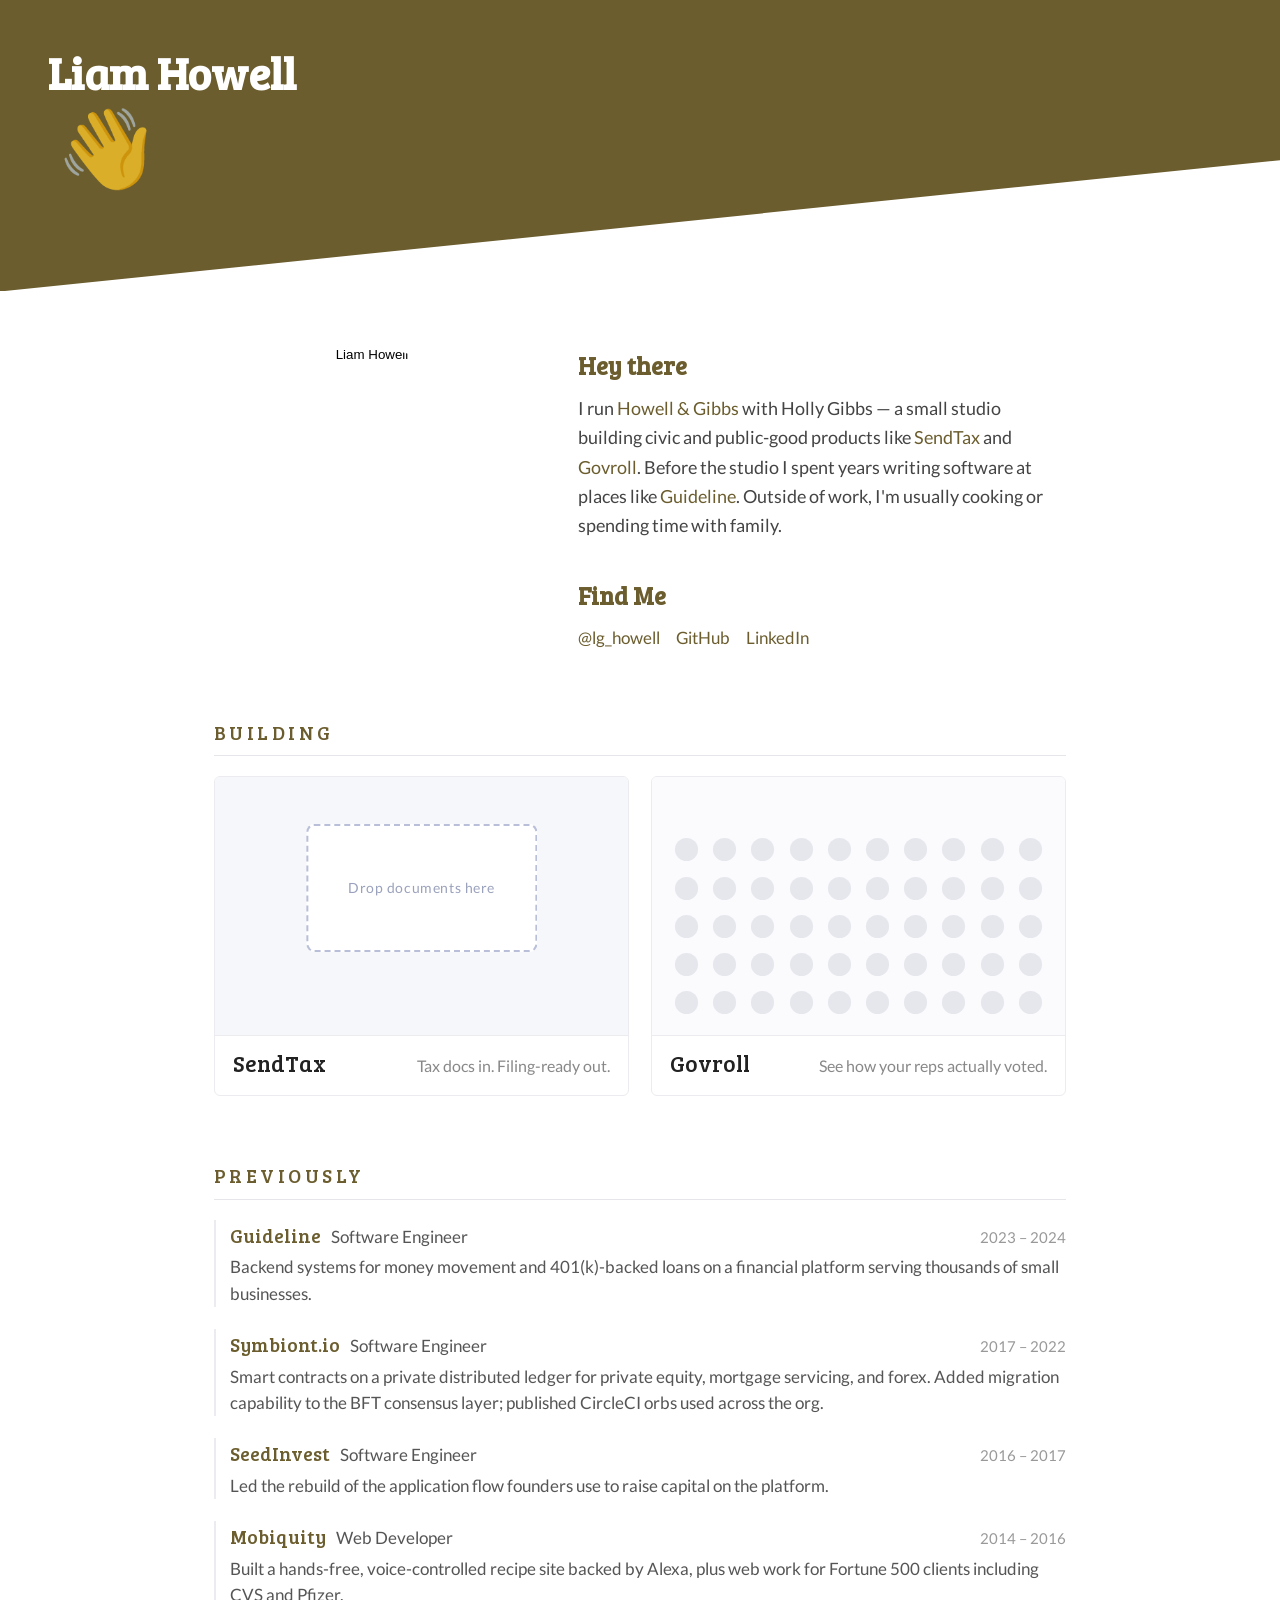
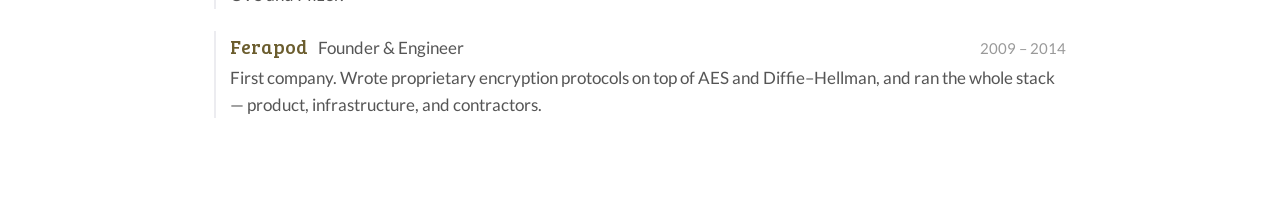
==== commit 096fd3f1: "Deploy: capone: the desk gates phones, and the link unfurls into a card" ====
--- a/index.html
+++ b/index.html
@@ -23,8 +23,8 @@
         <link rel="icon" type="image/png" href="images/favicon-160x160.png" sizes="160x160">
         <link rel="icon" type="image/png" href="images/favicon-192x192.png" sizes="192x192">
 
-        <link href="css/fonts.css?v=1bbb594" rel="stylesheet" type="text/css">
-        <link href="css/main.css?v=1bbb594" rel="stylesheet" type="text/css">
+        <link href="css/fonts.css?v=cc70373" rel="stylesheet" type="text/css">
+        <link href="css/main.css?v=cc70373" rel="stylesheet" type="text/css">
     </head>
     <body>
 <!--
@@ -278,10 +278,10 @@
             <img src="images/liam.jpg" alt="Liam Howell" class="photo-modal-img">
         </div>
 
-        <script src="js/main.js?v=1bbb594"></script>
-        <script src="js/sendtax-demo.js?v=1bbb594"></script>
-        <script src="js/govroll-demo.js?v=1bbb594"></script>
-        <script src="js/peel-curl.js?v=1bbb594"></script>
-        <script src="js/arcade.js?v=1bbb594"></script>
+        <script src="js/main.js?v=cc70373"></script>
+        <script src="js/sendtax-demo.js?v=cc70373"></script>
+        <script src="js/govroll-demo.js?v=cc70373"></script>
+        <script src="js/peel-curl.js?v=cc70373"></script>
+        <script src="js/arcade.js?v=cc70373"></script>
     </body>
 </html>
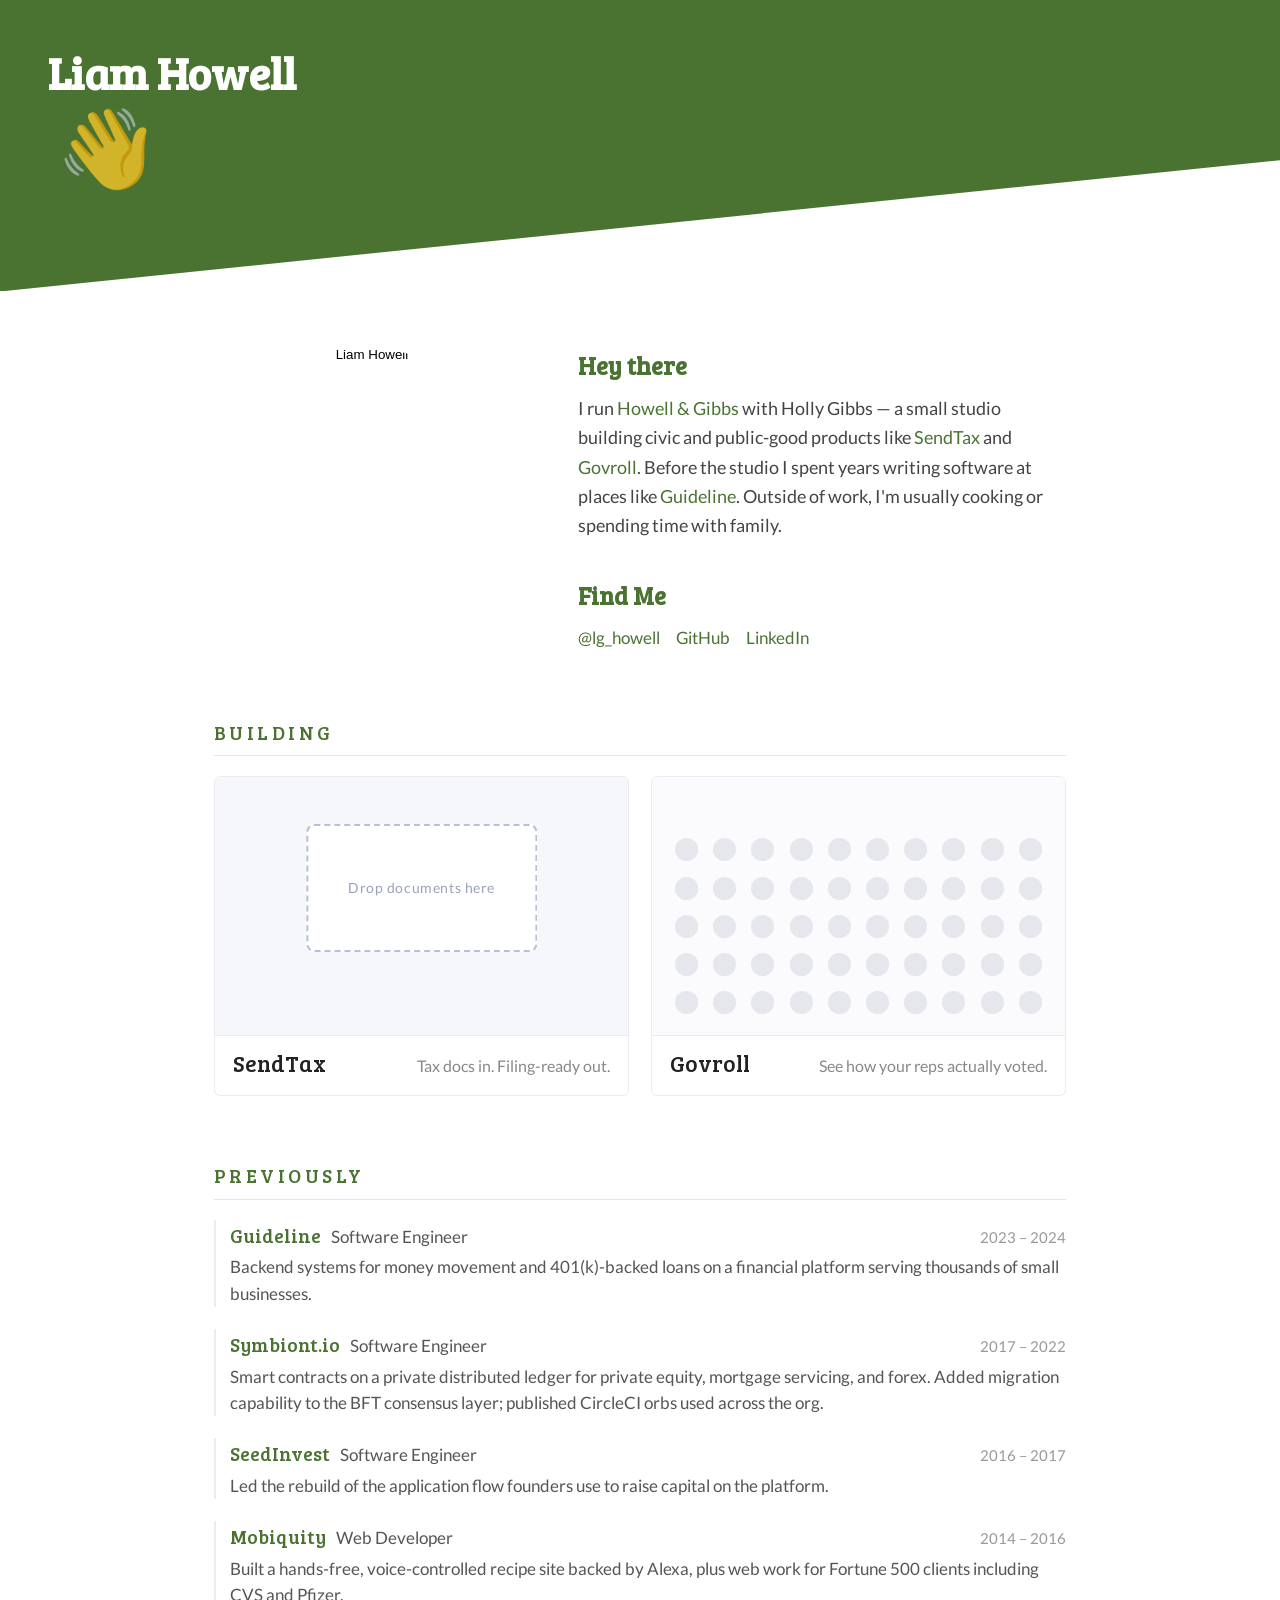
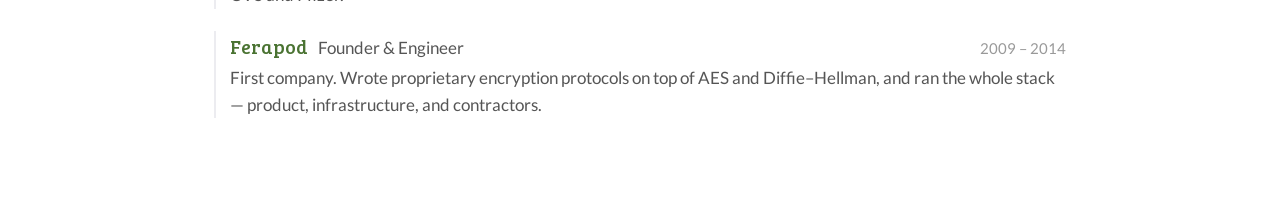
==== commit eeb10927: "Deploy: capone: the gold job token answers the left button" ====
--- a/index.html
+++ b/index.html
@@ -23,8 +23,8 @@
         <link rel="icon" type="image/png" href="images/favicon-160x160.png" sizes="160x160">
         <link rel="icon" type="image/png" href="images/favicon-192x192.png" sizes="192x192">
 
-        <link href="css/fonts.css?v=cc70373" rel="stylesheet" type="text/css">
-        <link href="css/main.css?v=cc70373" rel="stylesheet" type="text/css">
+        <link href="css/fonts.css?v=c8148cf" rel="stylesheet" type="text/css">
+        <link href="css/main.css?v=c8148cf" rel="stylesheet" type="text/css">
     </head>
     <body>
 <!--
@@ -278,10 +278,10 @@
             <img src="images/liam.jpg" alt="Liam Howell" class="photo-modal-img">
         </div>
 
-        <script src="js/main.js?v=cc70373"></script>
-        <script src="js/sendtax-demo.js?v=cc70373"></script>
-        <script src="js/govroll-demo.js?v=cc70373"></script>
-        <script src="js/peel-curl.js?v=cc70373"></script>
-        <script src="js/arcade.js?v=cc70373"></script>
+        <script src="js/main.js?v=c8148cf"></script>
+        <script src="js/sendtax-demo.js?v=c8148cf"></script>
+        <script src="js/govroll-demo.js?v=c8148cf"></script>
+        <script src="js/peel-curl.js?v=c8148cf"></script>
+        <script src="js/arcade.js?v=c8148cf"></script>
     </body>
 </html>
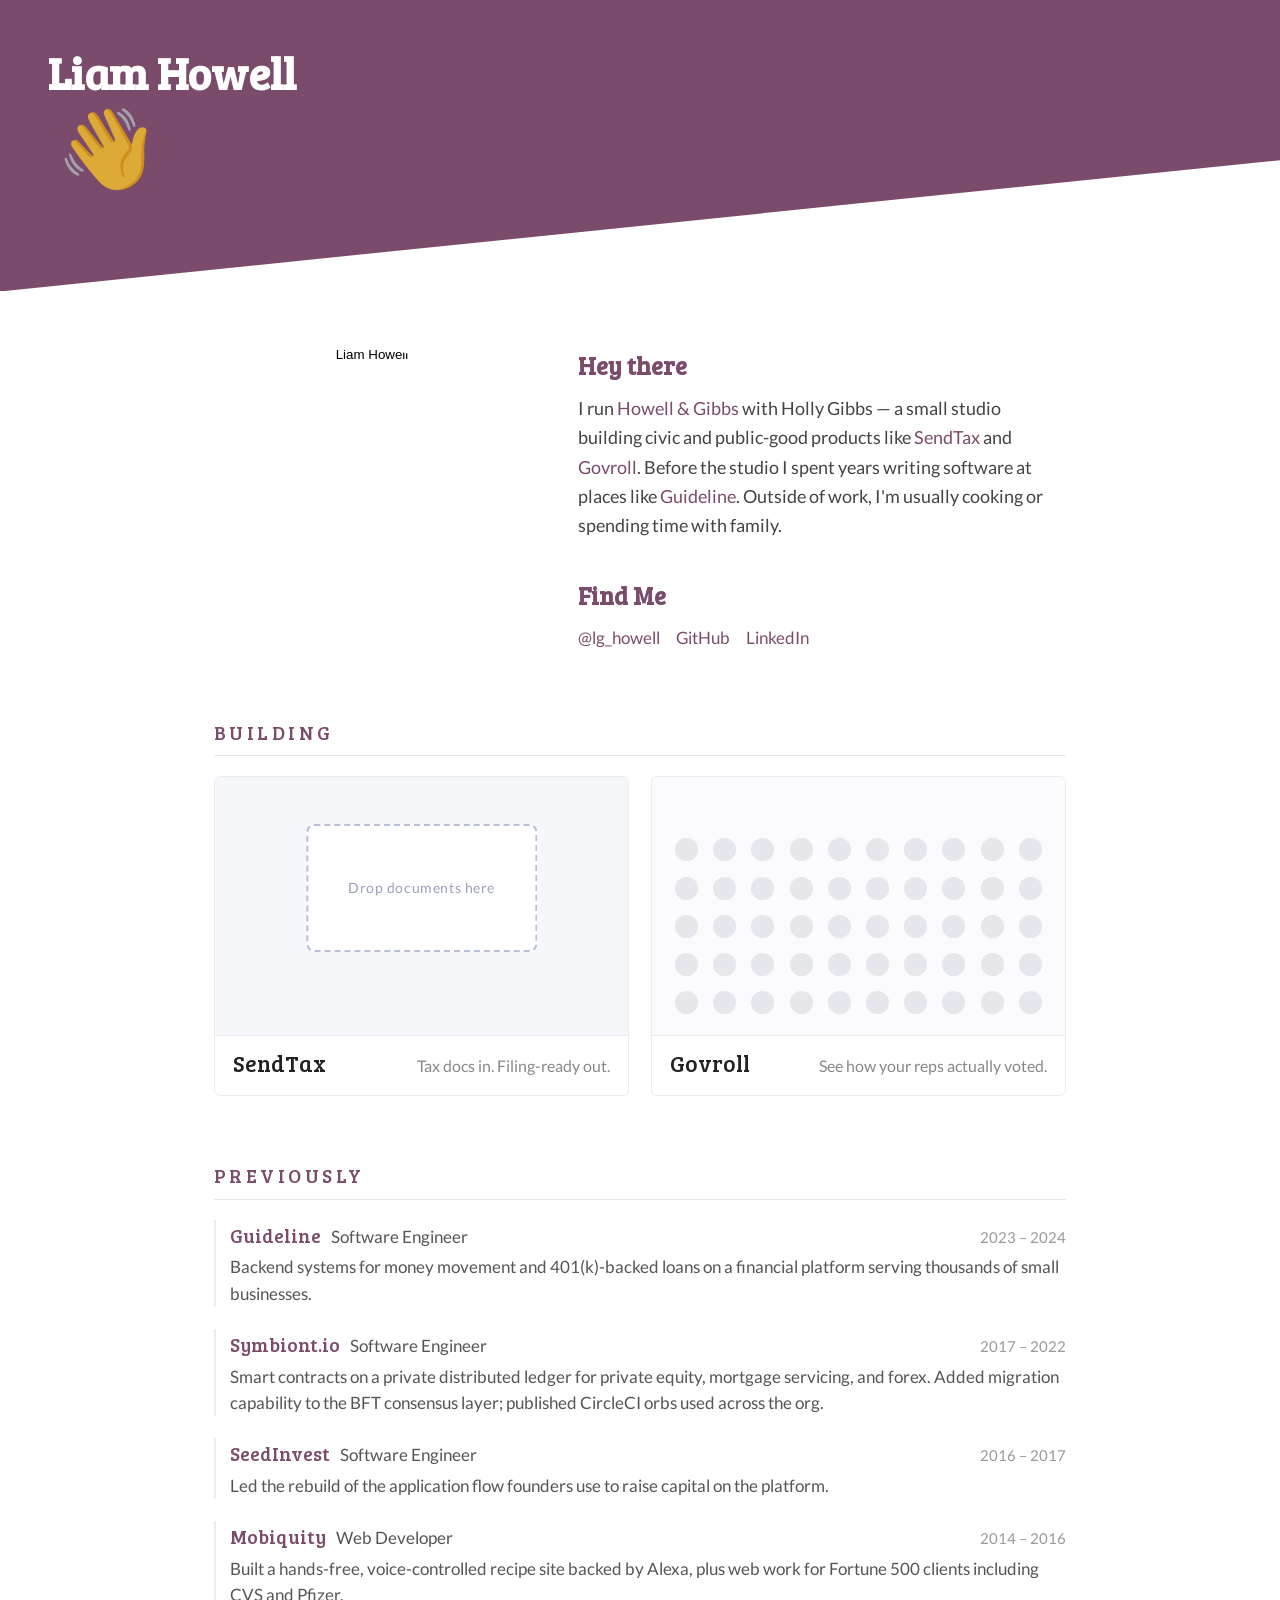
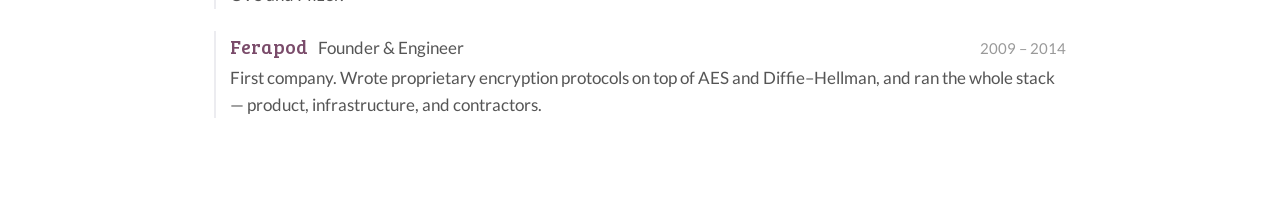
==== commit c3c8b272: "Deploy: capone: a door is cased, not read" ====
--- a/index.html
+++ b/index.html
@@ -23,8 +23,8 @@
         <link rel="icon" type="image/png" href="images/favicon-160x160.png" sizes="160x160">
         <link rel="icon" type="image/png" href="images/favicon-192x192.png" sizes="192x192">
 
-        <link href="css/fonts.css?v=c8148cf" rel="stylesheet" type="text/css">
-        <link href="css/main.css?v=c8148cf" rel="stylesheet" type="text/css">
+        <link href="css/fonts.css?v=52b36c2" rel="stylesheet" type="text/css">
+        <link href="css/main.css?v=52b36c2" rel="stylesheet" type="text/css">
     </head>
     <body>
 <!--
@@ -278,10 +278,10 @@
             <img src="images/liam.jpg" alt="Liam Howell" class="photo-modal-img">
         </div>
 
-        <script src="js/main.js?v=c8148cf"></script>
-        <script src="js/sendtax-demo.js?v=c8148cf"></script>
-        <script src="js/govroll-demo.js?v=c8148cf"></script>
-        <script src="js/peel-curl.js?v=c8148cf"></script>
-        <script src="js/arcade.js?v=c8148cf"></script>
+        <script src="js/main.js?v=52b36c2"></script>
+        <script src="js/sendtax-demo.js?v=52b36c2"></script>
+        <script src="js/govroll-demo.js?v=52b36c2"></script>
+        <script src="js/peel-curl.js?v=52b36c2"></script>
+        <script src="js/arcade.js?v=52b36c2"></script>
     </body>
 </html>
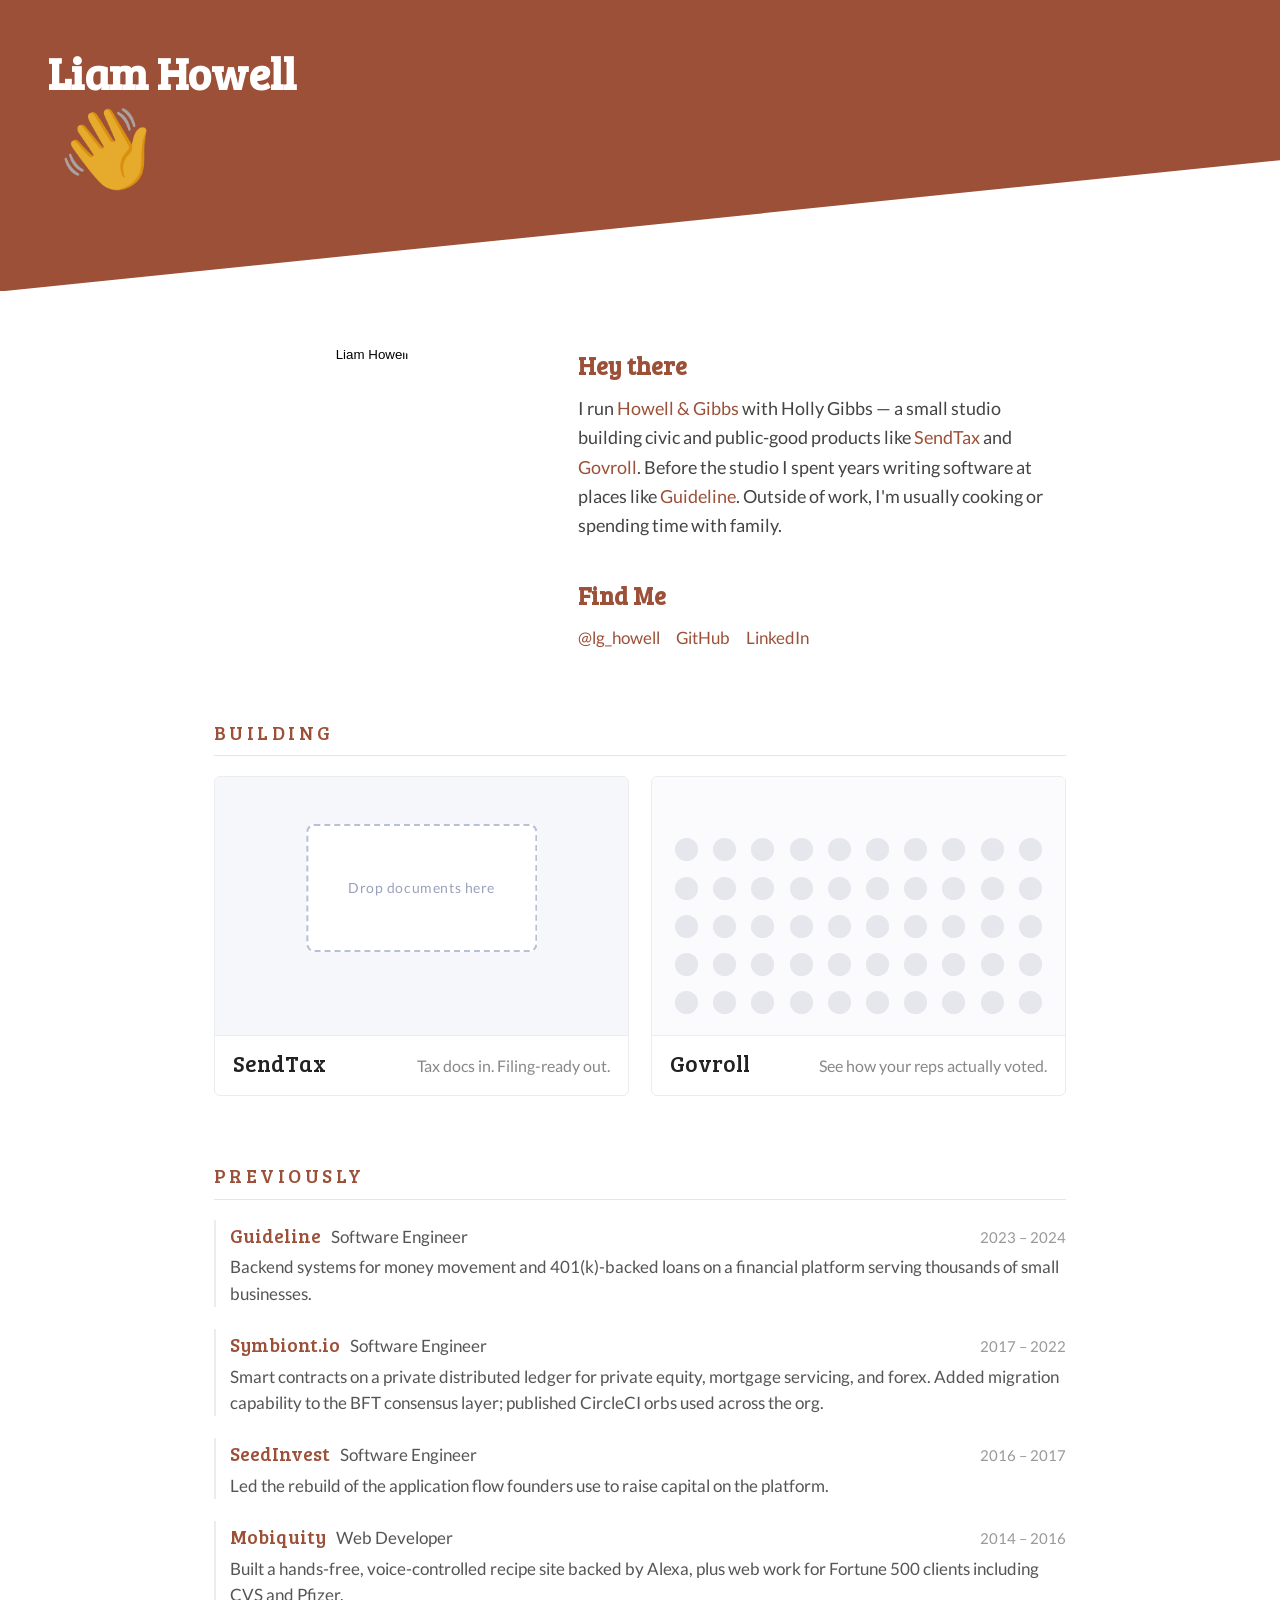
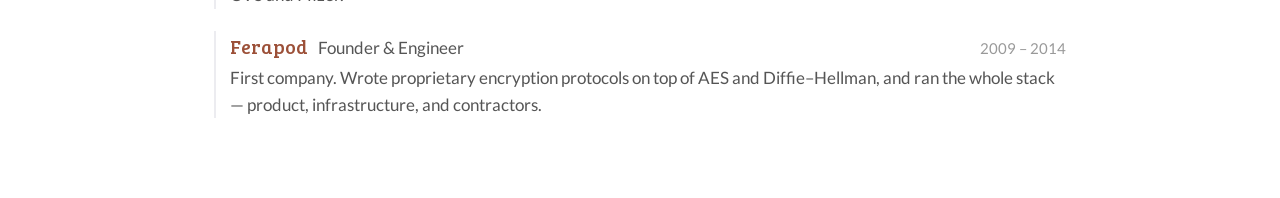
==== commit 62fc3e8a: "Deploy: capone: the first minute, split into rungs" ====
--- a/index.html
+++ b/index.html
@@ -23,8 +23,8 @@
         <link rel="icon" type="image/png" href="images/favicon-160x160.png" sizes="160x160">
         <link rel="icon" type="image/png" href="images/favicon-192x192.png" sizes="192x192">
 
-        <link href="css/fonts.css?v=52b36c2" rel="stylesheet" type="text/css">
-        <link href="css/main.css?v=52b36c2" rel="stylesheet" type="text/css">
+        <link href="css/fonts.css?v=0caa372" rel="stylesheet" type="text/css">
+        <link href="css/main.css?v=0caa372" rel="stylesheet" type="text/css">
     </head>
     <body>
 <!--
@@ -278,10 +278,10 @@
             <img src="images/liam.jpg" alt="Liam Howell" class="photo-modal-img">
         </div>
 
-        <script src="js/main.js?v=52b36c2"></script>
-        <script src="js/sendtax-demo.js?v=52b36c2"></script>
-        <script src="js/govroll-demo.js?v=52b36c2"></script>
-        <script src="js/peel-curl.js?v=52b36c2"></script>
-        <script src="js/arcade.js?v=52b36c2"></script>
+        <script src="js/main.js?v=0caa372"></script>
+        <script src="js/sendtax-demo.js?v=0caa372"></script>
+        <script src="js/govroll-demo.js?v=0caa372"></script>
+        <script src="js/peel-curl.js?v=0caa372"></script>
+        <script src="js/arcade.js?v=0caa372"></script>
     </body>
 </html>
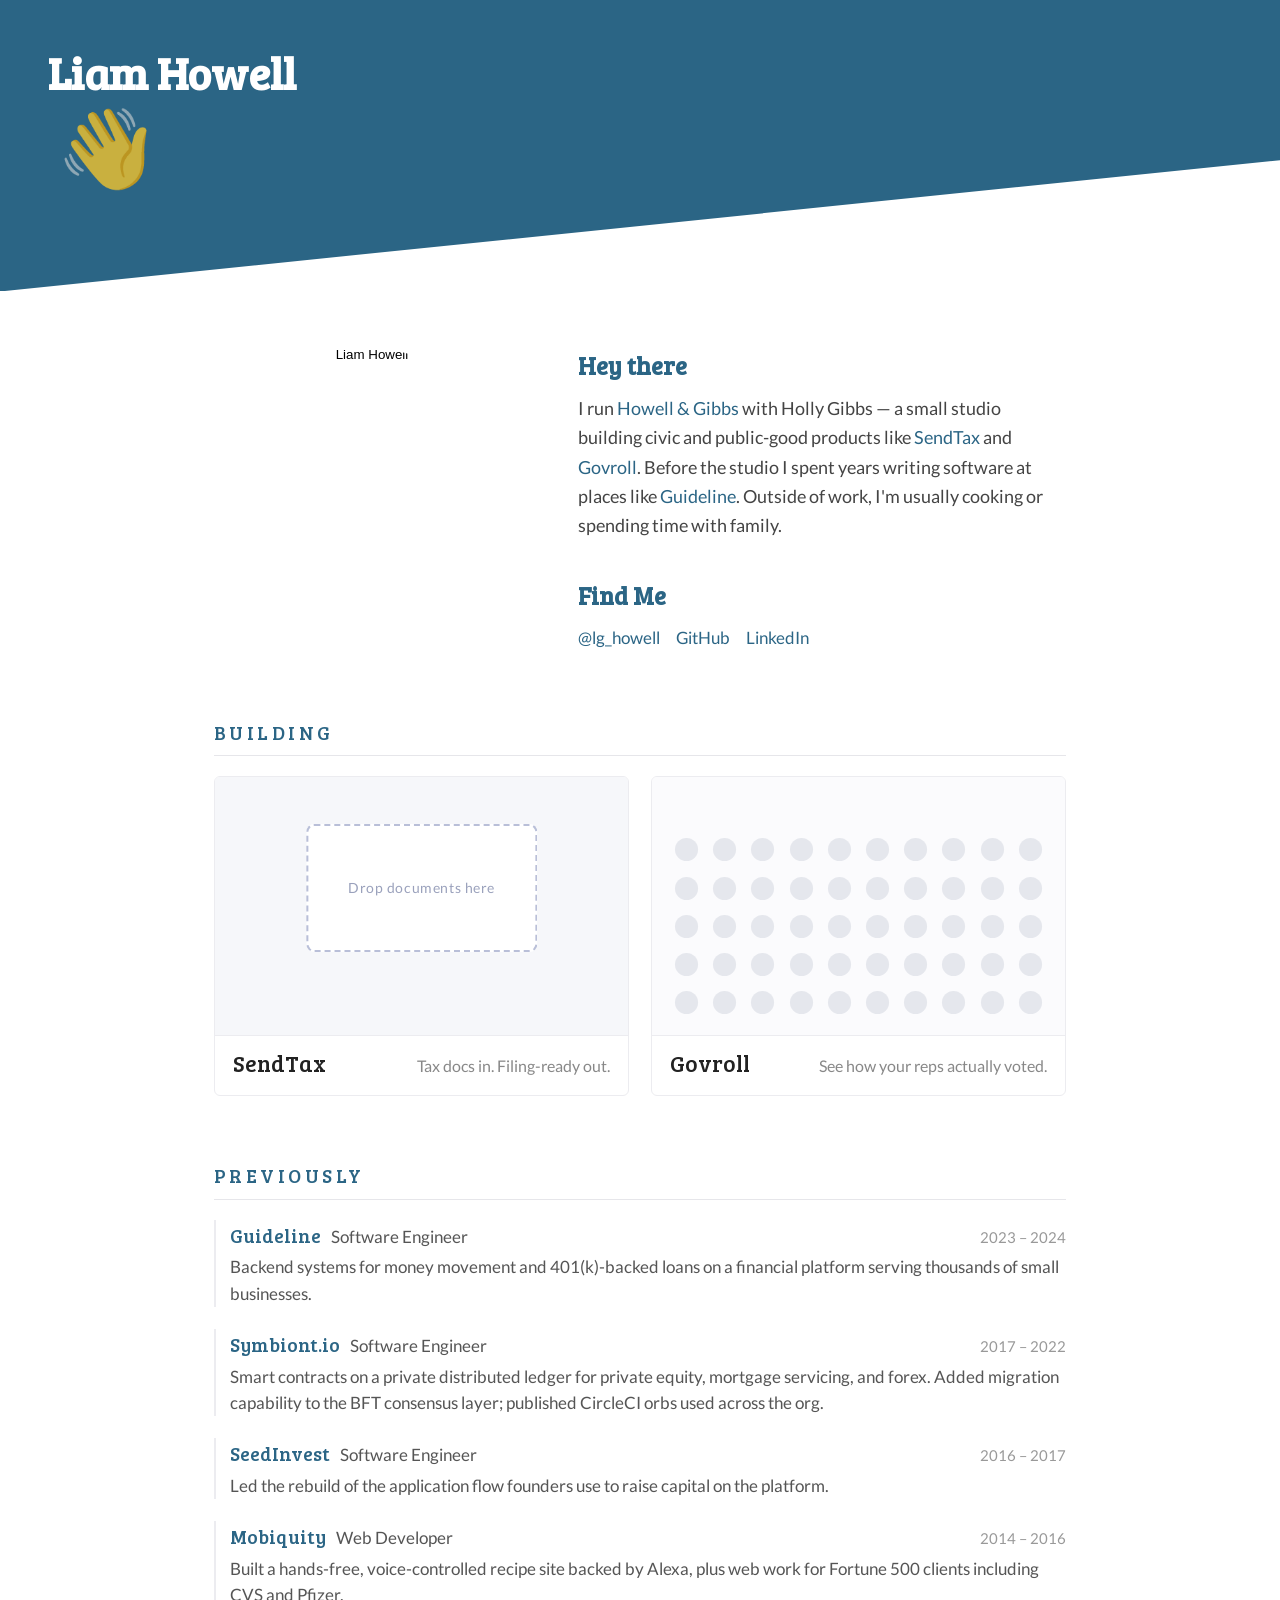
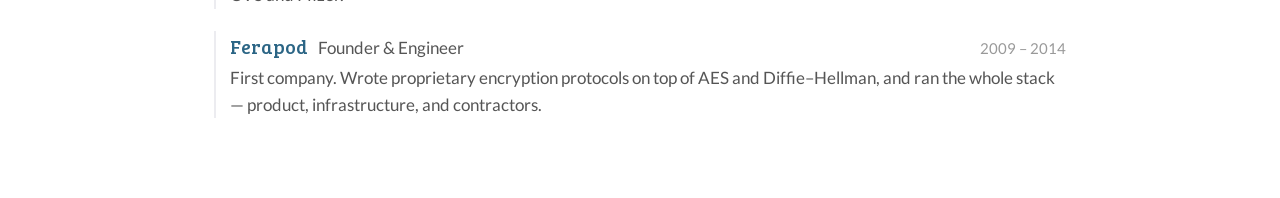
==== commit b9f9dc4a: "Deploy: capone: the walk says its count and burns gold" ====
--- a/index.html
+++ b/index.html
@@ -23,8 +23,8 @@
         <link rel="icon" type="image/png" href="images/favicon-160x160.png" sizes="160x160">
         <link rel="icon" type="image/png" href="images/favicon-192x192.png" sizes="192x192">
 
-        <link href="css/fonts.css?v=0caa372" rel="stylesheet" type="text/css">
-        <link href="css/main.css?v=0caa372" rel="stylesheet" type="text/css">
+        <link href="css/fonts.css?v=f388d5d" rel="stylesheet" type="text/css">
+        <link href="css/main.css?v=f388d5d" rel="stylesheet" type="text/css">
     </head>
     <body>
 <!--
@@ -278,10 +278,10 @@
             <img src="images/liam.jpg" alt="Liam Howell" class="photo-modal-img">
         </div>
 
-        <script src="js/main.js?v=0caa372"></script>
-        <script src="js/sendtax-demo.js?v=0caa372"></script>
-        <script src="js/govroll-demo.js?v=0caa372"></script>
-        <script src="js/peel-curl.js?v=0caa372"></script>
-        <script src="js/arcade.js?v=0caa372"></script>
+        <script src="js/main.js?v=f388d5d"></script>
+        <script src="js/sendtax-demo.js?v=f388d5d"></script>
+        <script src="js/govroll-demo.js?v=f388d5d"></script>
+        <script src="js/peel-curl.js?v=f388d5d"></script>
+        <script src="js/arcade.js?v=f388d5d"></script>
     </body>
 </html>
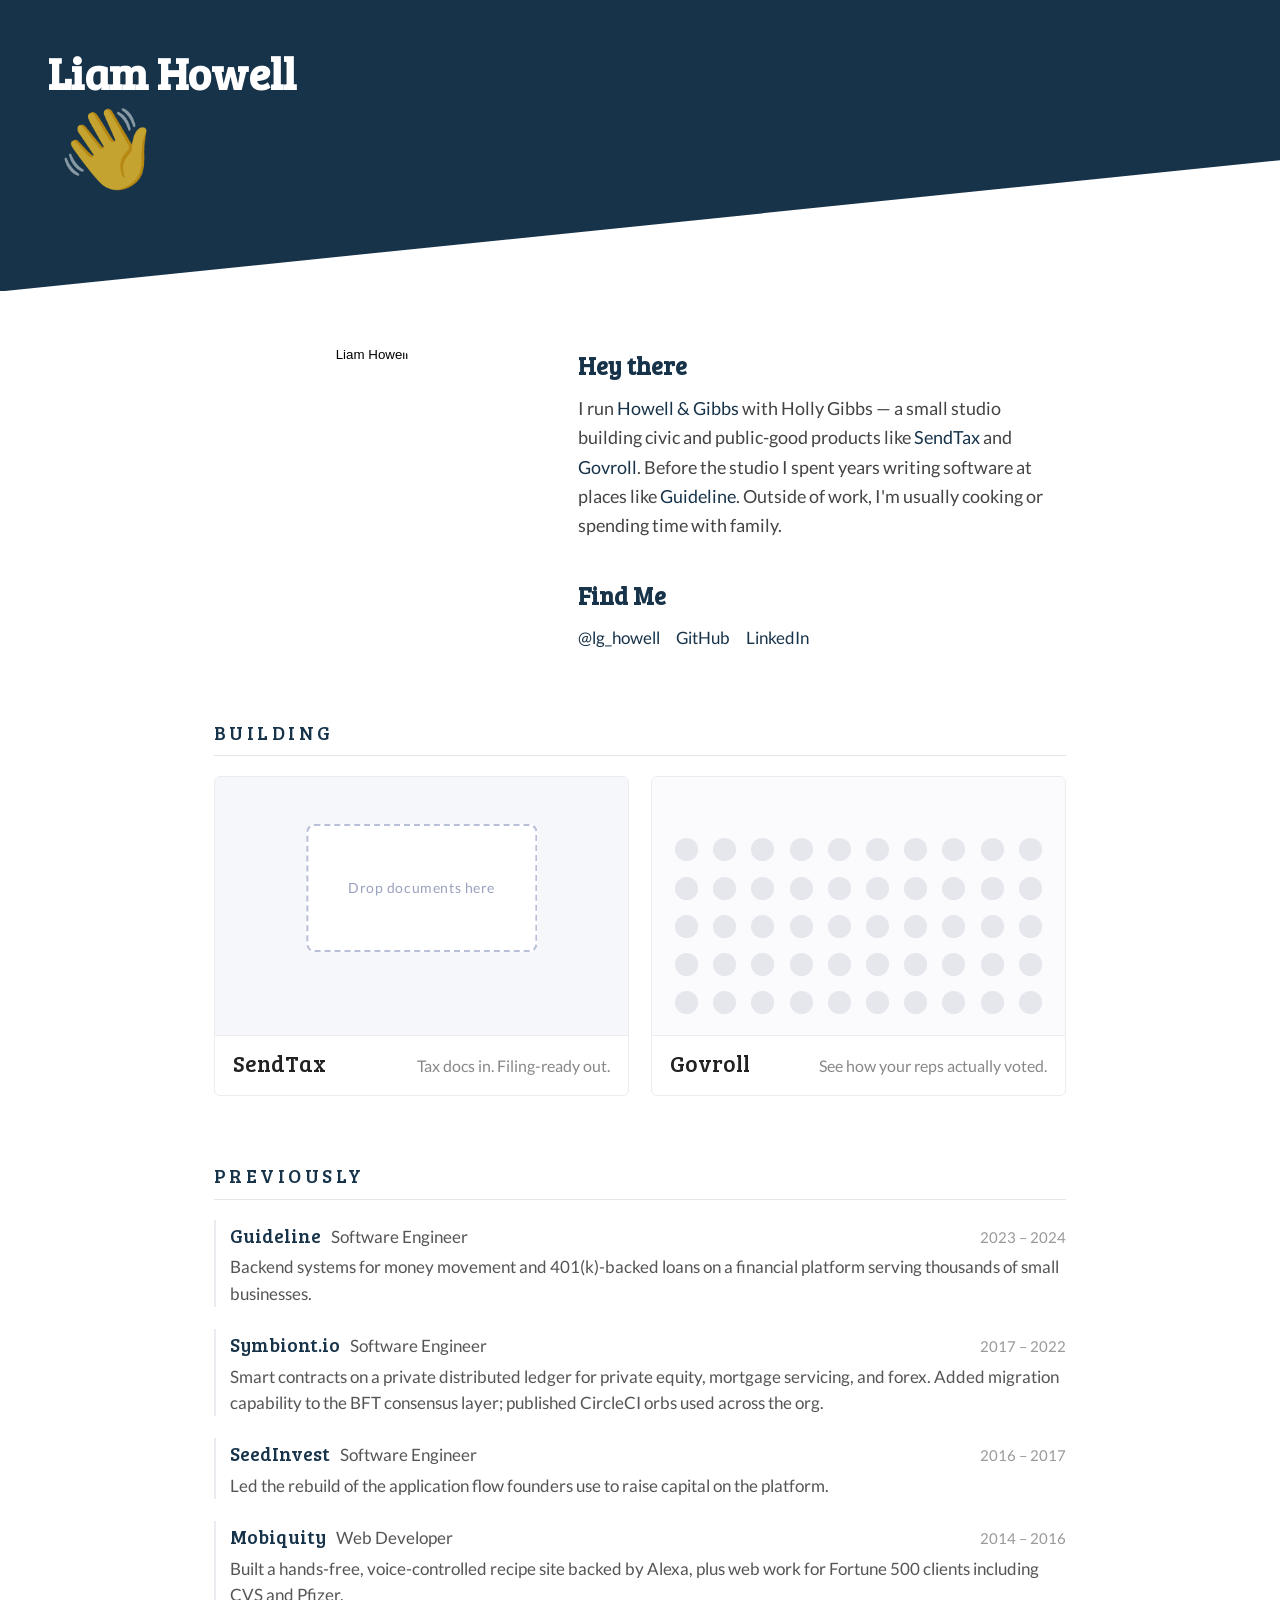
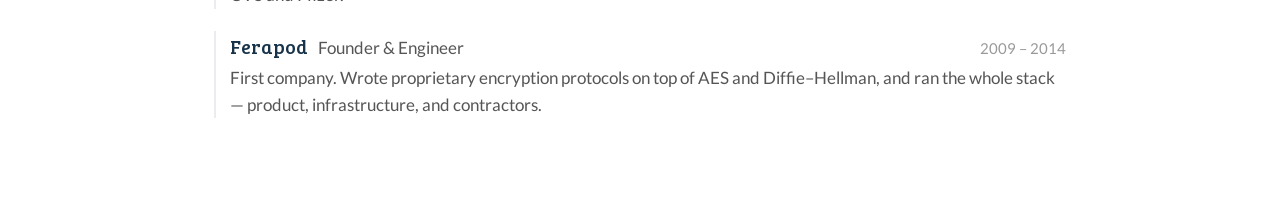
==== commit dce7d416: "Deploy: capone: the wheel's till is a squared door, and the pistol landing says so" ====
--- a/index.html
+++ b/index.html
@@ -23,8 +23,8 @@
         <link rel="icon" type="image/png" href="images/favicon-160x160.png" sizes="160x160">
         <link rel="icon" type="image/png" href="images/favicon-192x192.png" sizes="192x192">
 
-        <link href="css/fonts.css?v=f388d5d" rel="stylesheet" type="text/css">
-        <link href="css/main.css?v=f388d5d" rel="stylesheet" type="text/css">
+        <link href="css/fonts.css?v=bb7fb84" rel="stylesheet" type="text/css">
+        <link href="css/main.css?v=bb7fb84" rel="stylesheet" type="text/css">
     </head>
     <body>
 <!--
@@ -278,10 +278,10 @@
             <img src="images/liam.jpg" alt="Liam Howell" class="photo-modal-img">
         </div>
 
-        <script src="js/main.js?v=f388d5d"></script>
-        <script src="js/sendtax-demo.js?v=f388d5d"></script>
-        <script src="js/govroll-demo.js?v=f388d5d"></script>
-        <script src="js/peel-curl.js?v=f388d5d"></script>
-        <script src="js/arcade.js?v=f388d5d"></script>
+        <script src="js/main.js?v=bb7fb84"></script>
+        <script src="js/sendtax-demo.js?v=bb7fb84"></script>
+        <script src="js/govroll-demo.js?v=bb7fb84"></script>
+        <script src="js/peel-curl.js?v=bb7fb84"></script>
+        <script src="js/arcade.js?v=bb7fb84"></script>
     </body>
 </html>
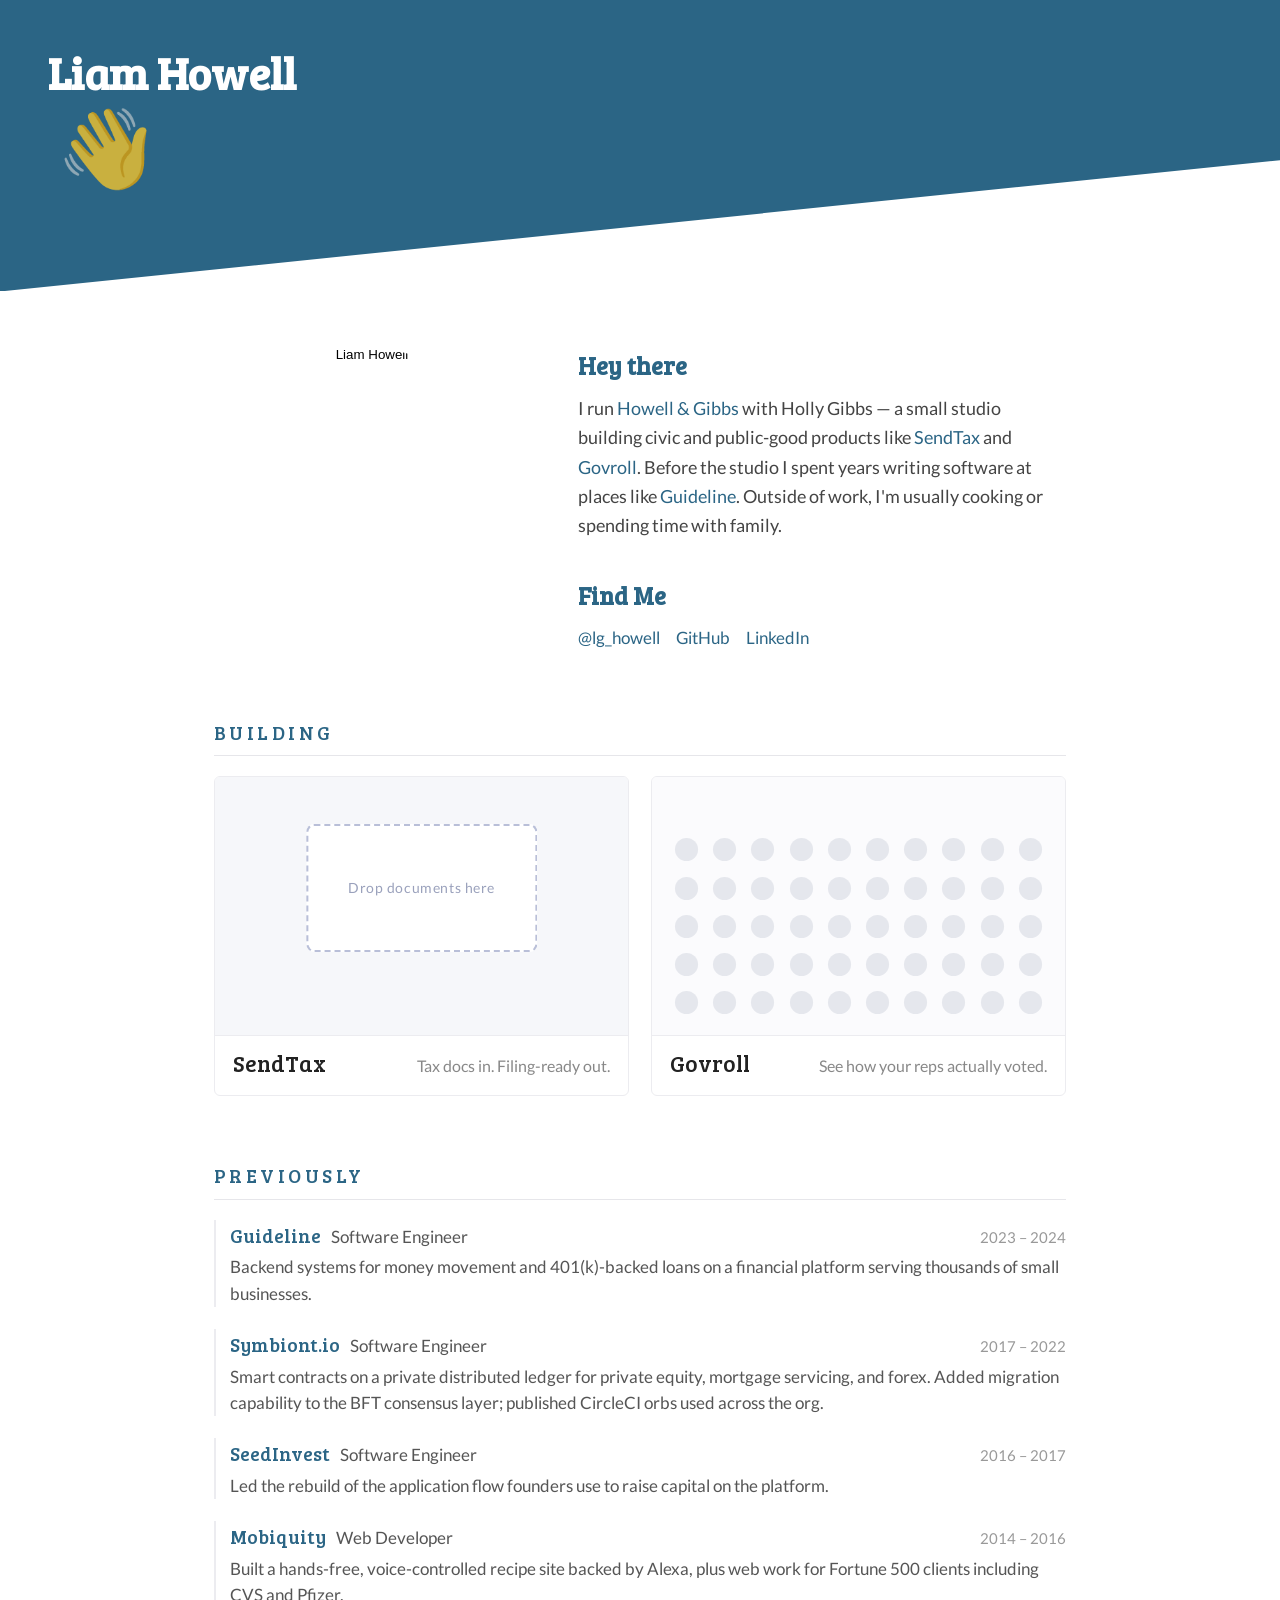
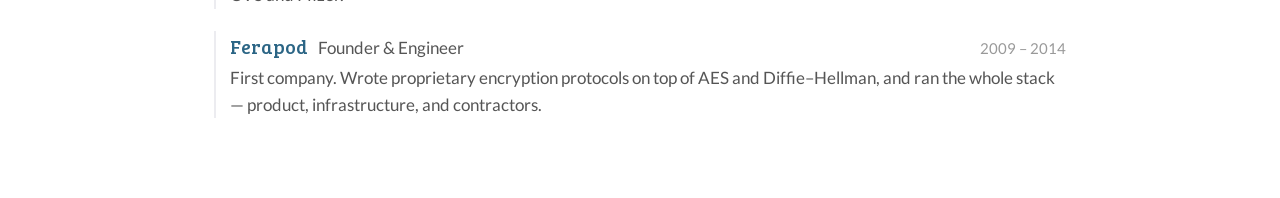
==== commit 2122c33a: "Deploy: capone: in a fight, allies wear green and enemies red; cover is the ring's shape" ====
--- a/index.html
+++ b/index.html
@@ -23,8 +23,8 @@
         <link rel="icon" type="image/png" href="images/favicon-160x160.png" sizes="160x160">
         <link rel="icon" type="image/png" href="images/favicon-192x192.png" sizes="192x192">
 
-        <link href="css/fonts.css?v=bb7fb84" rel="stylesheet" type="text/css">
-        <link href="css/main.css?v=bb7fb84" rel="stylesheet" type="text/css">
+        <link href="css/fonts.css?v=ef82d39" rel="stylesheet" type="text/css">
+        <link href="css/main.css?v=ef82d39" rel="stylesheet" type="text/css">
     </head>
     <body>
 <!--
@@ -278,10 +278,10 @@
             <img src="images/liam.jpg" alt="Liam Howell" class="photo-modal-img">
         </div>
 
-        <script src="js/main.js?v=bb7fb84"></script>
-        <script src="js/sendtax-demo.js?v=bb7fb84"></script>
-        <script src="js/govroll-demo.js?v=bb7fb84"></script>
-        <script src="js/peel-curl.js?v=bb7fb84"></script>
-        <script src="js/arcade.js?v=bb7fb84"></script>
+        <script src="js/main.js?v=ef82d39"></script>
+        <script src="js/sendtax-demo.js?v=ef82d39"></script>
+        <script src="js/govroll-demo.js?v=ef82d39"></script>
+        <script src="js/peel-curl.js?v=ef82d39"></script>
+        <script src="js/arcade.js?v=ef82d39"></script>
     </body>
 </html>
